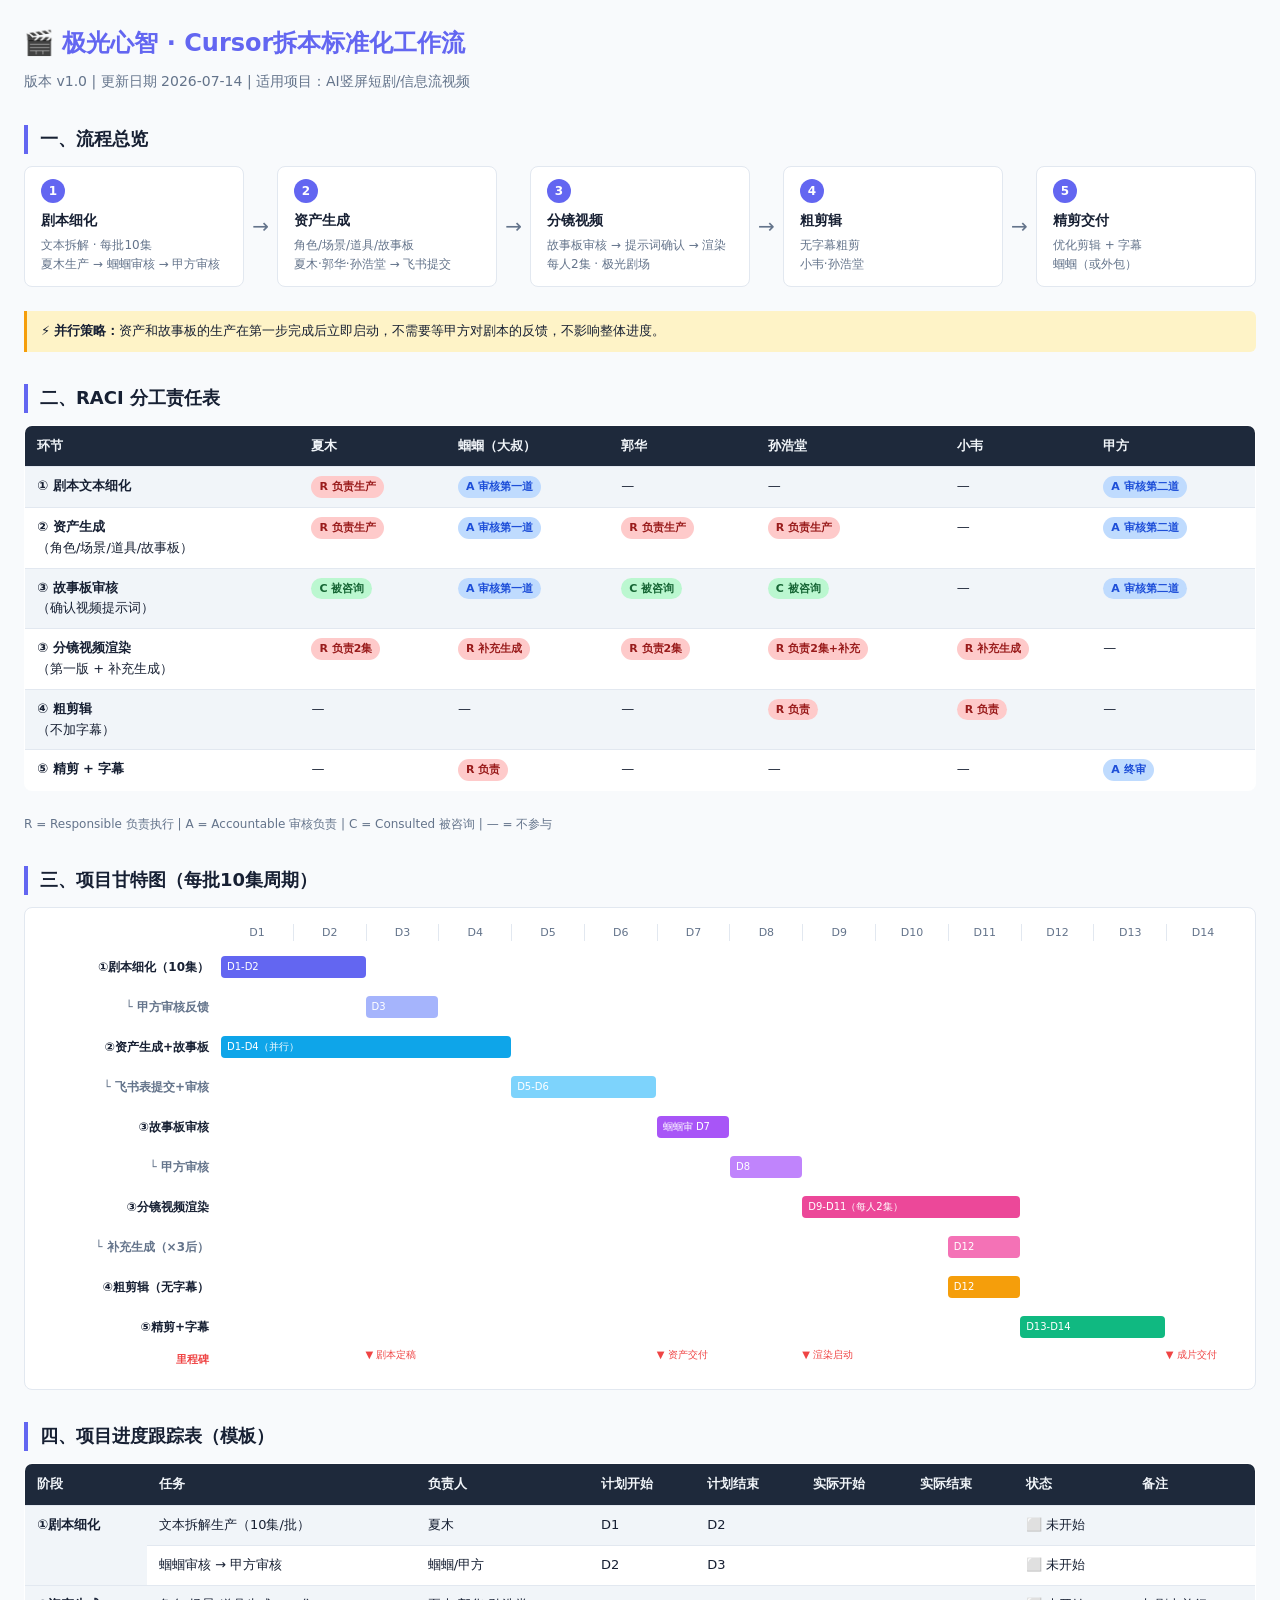
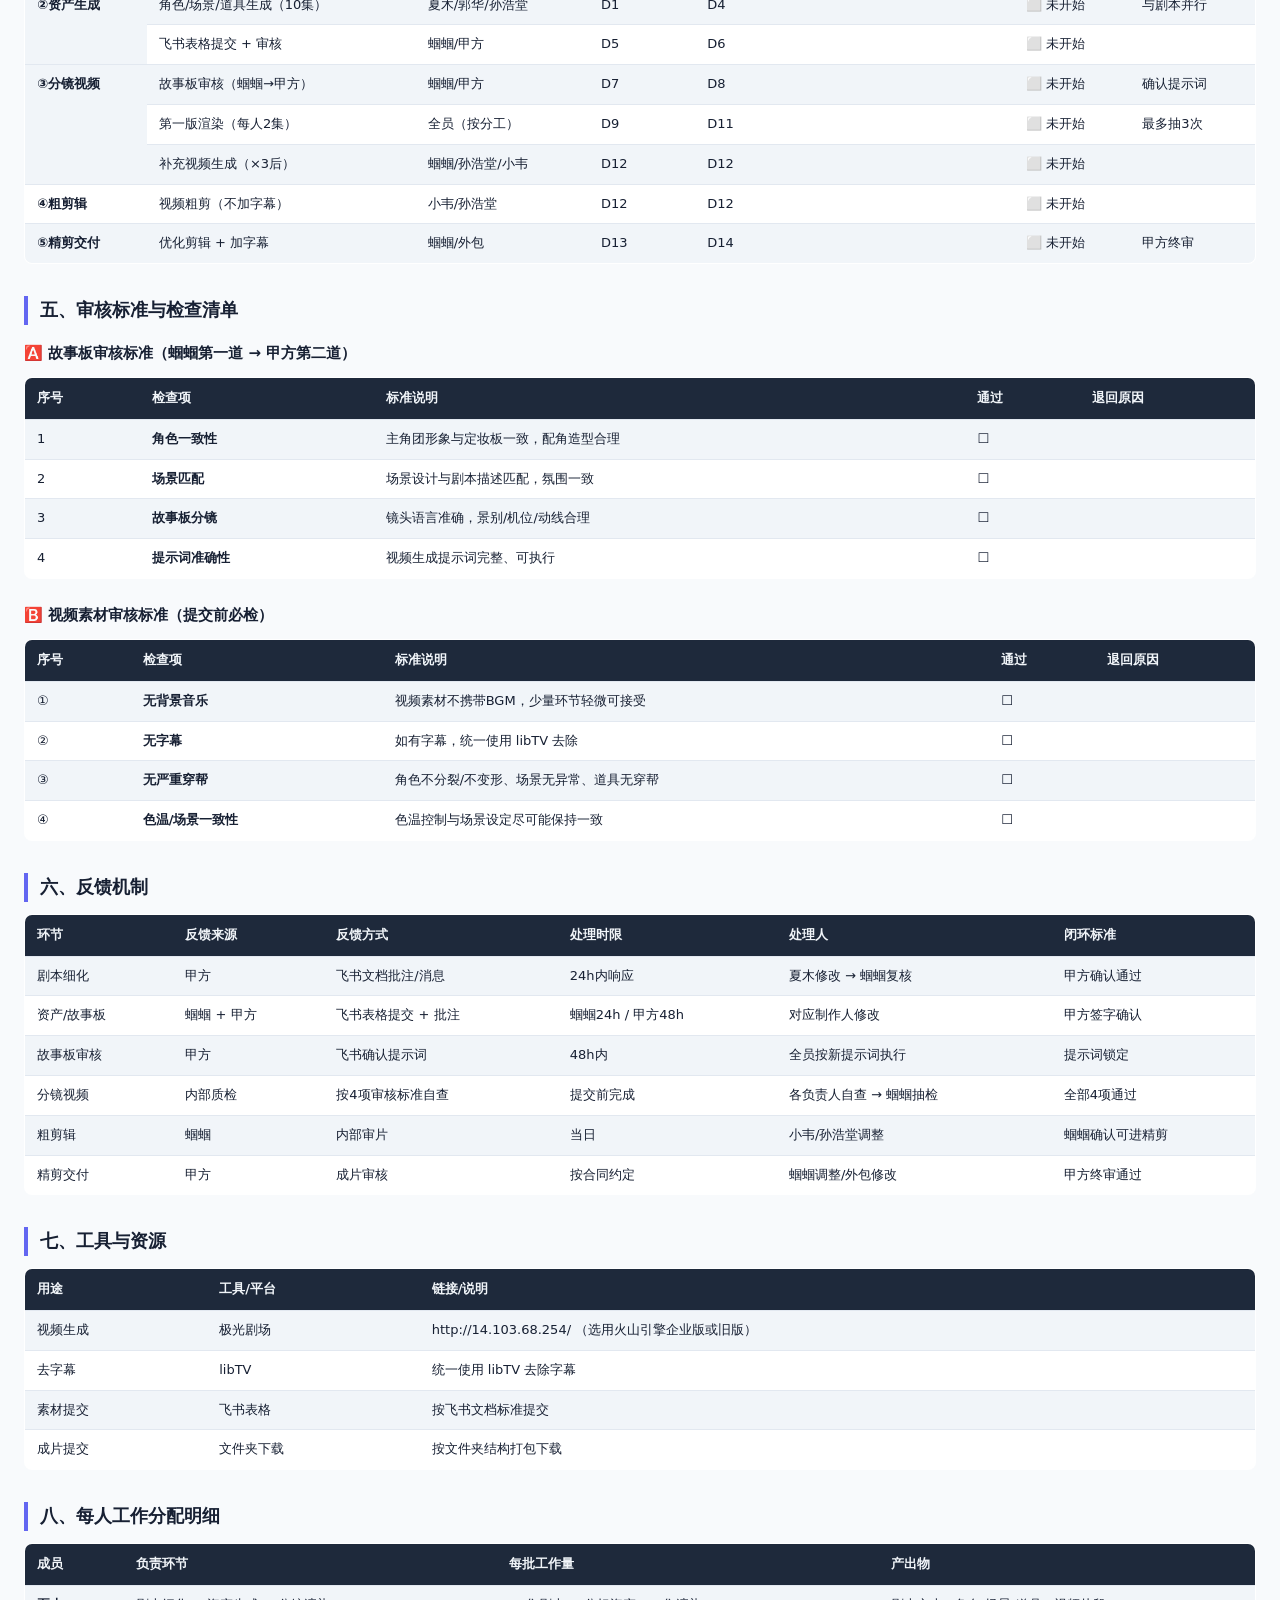
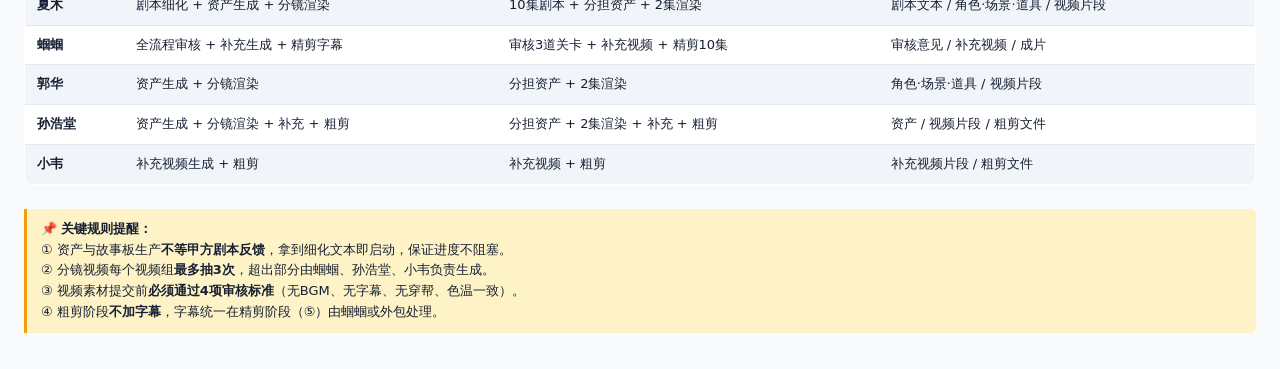
==== index.html @ e174cc76 "init: cursor workflow standardization" ====
<!doctype html>
<html lang="zh-CN">
<head>
<meta charset="utf-8" />
<meta name="viewport" content="width=device-width, initial-scale=1" />
<title>极光心智 · Cursor拆本标准化工作流</title>
<style>
  :root { color-scheme: light dark; --bg:#f8fafc; --fg:#172033; --muted:#64748b; --line:#94a3b8; --accent:#6366f1; --accent2:#0ea5e9; --green:#10b981; --amber:#f59e0b; --red:#ef4444; --purple:#a855f7; --pink:#ec4899; --card:#fff; --border:#e2e8f0; --header-bg:#1e293b; --header-fg:#f1f5f9; --row-alt:#f1f5f9; }
  @media (prefers-color-scheme:dark) { :root { --bg:#0f172a; --fg:#e2e8f0; --muted:#94a3b8; --card:#1e293b; --border:#334155; --header-bg:#334155; --header-fg:#f1f5f9; --row-alt:#1e293b; } }
  * { margin:0; padding:0; box-sizing:border-box; }
  body { background:var(--bg); color:var(--fg); font:14px/1.6 system-ui,-apple-system,"Segoe UI",sans-serif; padding:24px; }
  h1 { font-size:24px; font-weight:700; margin-bottom:8px; color:var(--accent); }
  h2 { font-size:18px; font-weight:600; margin:32px 0 12px; padding-left:12px; border-left:4px solid var(--accent); }
  h3 { font-size:15px; font-weight:600; margin:16px 0 8px; }
  .subtitle { color:var(--muted); margin-bottom:24px; }
  .note { background:#fef3c7; border-left:3px solid #f59e0b; padding:10px 14px; margin:12px 0; font-size:13px; border-radius:0 6px 6px 0; }
  table { width:100%; border-collapse:collapse; margin:12px 0 24px; background:var(--card); border:1px solid var(--border); border-radius:8px; overflow:hidden; }
  th { background:var(--header-bg); color:var(--header-fg); padding:10px 12px; font-size:13px; font-weight:600; text-align:left; }
  td { padding:9px 12px; border-top:1px solid var(--border); font-size:13px; vertical-align:top; }
  tr:nth-child(even) td { background:var(--row-alt); }
  .tag { display:inline-block; padding:2px 8px; border-radius:12px; font-size:11px; font-weight:600; }
  .tag-r { background:#fecaca; color:#991b1b; }
  .tag-a { background:#bfdbfe; color:#1d4ed8; }
  .tag-c { background:#bbf7d0; color:#166534; }
  .tag-i { background:#e0e7ff; color:#3730a3; }
  .tag-s { background:#fef08a; color:#854d0e; }
  .gantt-wrap { overflow-x:auto; margin:12px 0 24px; background:var(--card); border:1px solid var(--border); border-radius:8px; padding:16px; }
  .gantt { min-width:1000px; }
  .gantt-row { display:flex; align-items:center; margin:4px 0; height:36px; }
  .gantt-label { width:180px; flex-shrink:0; font-size:12px; font-weight:600; text-align:right; padding-right:12px; white-space:nowrap; overflow:hidden; text-overflow:ellipsis; }
  .gantt-timeline { flex:1; position:relative; height:36px; }
  .gantt-bar { position:absolute; height:22px; top:7px; border-radius:4px; font-size:10px; color:#fff; display:flex; align-items:center; padding:0 6px; white-space:nowrap; overflow:hidden; text-overflow:ellipsis; }
  .gantt-header { display:flex; margin-bottom:8px; padding-left:180px; }
  .gantt-header span { flex:1; text-align:center; font-size:11px; color:var(--muted); border-right:1px solid var(--border); }
  .gantt-header span:last-child { border-right:none; }
  .flow { display:flex; flex-wrap:wrap; gap:8px; margin:12px 0 24px; }
  .flow-step { background:var(--card); border:1px solid var(--border); border-radius:8px; padding:12px 16px; flex:1; min-width:180px; position:relative; }
  .flow-step .num { background:var(--accent); color:#fff; width:24px; height:24px; border-radius:50%; display:inline-flex; align-items:center; justify-content:center; font-size:12px; font-weight:700; margin-bottom:6px; }
  .flow-step h4 { font-size:14px; font-weight:600; margin-bottom:4px; }
  .flow-step p { font-size:12px; color:var(--muted); }
  .arrow { display:flex; align-items:center; color:var(--muted); font-size:20px; }
  .criteria { list-style:none; padding:0; }
  .criteria li { padding:6px 0; border-bottom:1px solid var(--border); font-size:13px; }
  .criteria li:last-child { border-bottom:none; }
  .criteria li strong { color:var(--accent); }
</style>
</head>
<body>

<h1>🎬 极光心智 · Cursor拆本标准化工作流</h1>
<p class="subtitle">版本 v1.0 | 更新日期 2026-07-14 | 适用项目：AI竖屏短剧/信息流视频</p>

<!-- ======================== 流程总览 ======================== -->
<h2>一、流程总览</h2>
<div class="flow">
  <div class="flow-step">
    <div class="num">1</div>
    <h4>剧本细化</h4>
    <p>文本拆解 · 每批10集<br>夏木生产 → 蝈蝈审核 → 甲方审核</p>
  </div>
  <div class="arrow">→</div>
  <div class="flow-step">
    <div class="num">2</div>
    <h4>资产生成</h4>
    <p>角色/场景/道具/故事板<br>夏木·郭华·孙浩堂 → 飞书提交</p>
  </div>
  <div class="arrow">→</div>
  <div class="flow-step">
    <div class="num">3</div>
    <h4>分镜视频</h4>
    <p>故事板审核 → 提示词确认 → 渲染<br>每人2集 · 极光剧场</p>
  </div>
  <div class="arrow">→</div>
  <div class="flow-step">
    <div class="num">4</div>
    <h4>粗剪辑</h4>
    <p>无字幕粗剪<br>小韦·孙浩堂</p>
  </div>
  <div class="arrow">→</div>
  <div class="flow-step">
    <div class="num">5</div>
    <h4>精剪交付</h4>
    <p>优化剪辑 + 字幕<br>蝈蝈（或外包）</p>
  </div>
</div>

<div class="note">⚡ <strong>并行策略：</strong>资产和故事板的生产在第一步完成后立即启动，不需要等甲方对剧本的反馈，不影响整体进度。</div>

<!-- ======================== RACI分工表 ======================== -->
<h2>二、RACI 分工责任表</h2>
<table>
  <tr>
    <th>环节</th><th>夏木</th><th>蝈蝈（大叔）</th><th>郭华</th><th>孙浩堂</th><th>小韦</th><th>甲方</th>
  </tr>
  <tr>
    <td><strong>① 剧本文本细化</strong></td>
    <td><span class="tag tag-r">R 负责生产</span></td>
    <td><span class="tag tag-a">A 审核第一道</span></td>
    <td>—</td><td>—</td><td>—</td>
    <td><span class="tag tag-a">A 审核第二道</span></td>
  </tr>
  <tr>
    <td><strong>② 资产生成</strong><br>（角色/场景/道具/故事板）</td>
    <td><span class="tag tag-r">R 负责生产</span></td>
    <td><span class="tag tag-a">A 审核第一道</span></td>
    <td><span class="tag tag-r">R 负责生产</span></td>
    <td><span class="tag tag-r">R 负责生产</span></td>
    <td>—</td>
    <td><span class="tag tag-a">A 审核第二道</span></td>
  </tr>
  <tr>
    <td><strong>③ 故事板审核</strong><br>（确认视频提示词）</td>
    <td><span class="tag tag-c">C 被咨询</span></td>
    <td><span class="tag tag-a">A 审核第一道</span></td>
    <td><span class="tag tag-c">C 被咨询</span></td>
    <td><span class="tag tag-c">C 被咨询</span></td>
    <td>—</td>
    <td><span class="tag tag-a">A 审核第二道</span></td>
  </tr>
  <tr>
    <td><strong>③ 分镜视频渲染</strong><br>（第一版 + 补充生成）</td>
    <td><span class="tag tag-r">R 负责2集</span></td>
    <td><span class="tag tag-r">R 补充生成</span></td>
    <td><span class="tag tag-r">R 负责2集</span></td>
    <td><span class="tag tag-r">R 负责2集+补充</span></td>
    <td><span class="tag tag-r">R 补充生成</span></td>
    <td>—</td>
  </tr>
  <tr>
    <td><strong>④ 粗剪辑</strong><br>（不加字幕）</td>
    <td>—</td><td>—</td><td>—</td>
    <td><span class="tag tag-r">R 负责</span></td>
    <td><span class="tag tag-r">R 负责</span></td>
    <td>—</td>
  </tr>
  <tr>
    <td><strong>⑤ 精剪 + 字幕</strong></td>
    <td>—</td>
    <td><span class="tag tag-r">R 负责</span></td>
    <td>—</td><td>—</td><td>—</td>
    <td><span class="tag tag-a">A 终审</span></td>
  </tr>
</table>
<p style="font-size:12px;color:var(--muted)">R = Responsible 负责执行 | A = Accountable 审核负责 | C = Consulted 被咨询 | — = 不参与</p>

<!-- ======================== 甘特图 ======================== -->
<h2>三、项目甘特图（每批10集周期）</h2>
<div class="gantt-wrap">
  <div class="gantt">
    <div class="gantt-header">
      <span>D1</span><span>D2</span><span>D3</span><span>D4</span><span>D5</span><span>D6</span><span>D7</span><span>D8</span><span>D9</span><span>D10</span><span>D11</span><span>D12</span><span>D13</span><span>D14</span>
    </div>
    <!-- Phase 1 -->
    <div class="gantt-row">
      <div class="gantt-label">①剧本细化（10集）</div>
      <div class="gantt-timeline">
        <div class="gantt-bar" style="left:0%;width:14.2%;background:#6366f1;">D1-D2</div>
      </div>
    </div>
    <!-- Phase 1 parallel feedback -->
    <div class="gantt-row">
      <div class="gantt-label" style="color:var(--muted);">　└ 甲方审核反馈</div>
      <div class="gantt-timeline">
        <div class="gantt-bar" style="left:14.2%;width:7.1%;background:#a5b4fc;">D3</div>
      </div>
    </div>
    <!-- Phase 2 -->
    <div class="gantt-row">
      <div class="gantt-label">②资产生成+故事板</div>
      <div class="gantt-timeline">
        <div class="gantt-bar" style="left:0%;width:28.5%;background:#0ea5e9;">D1-D4（并行）</div>
      </div>
    </div>
    <!-- Phase 2 submit -->
    <div class="gantt-row">
      <div class="gantt-label" style="color:var(--muted);">　└ 飞书表提交+审核</div>
      <div class="gantt-timeline">
        <div class="gantt-bar" style="left:28.5%;width:14.2%;background:#7dd3fc;">D5-D6</div>
      </div>
    </div>
    <!-- Phase 3 review -->
    <div class="gantt-row">
      <div class="gantt-label">③故事板审核</div>
      <div class="gantt-timeline">
        <div class="gantt-bar" style="left:42.8%;width:7.1%;background:#a855f7;">蝈蝈审 D7</div>
      </div>
    </div>
    <div class="gantt-row">
      <div class="gantt-label" style="color:var(--muted);">　└ 甲方审核</div>
      <div class="gantt-timeline">
        <div class="gantt-bar" style="left:50%;width:7.1%;background:#c084fc;">D8</div>
      </div>
    </div>
    <!-- Phase 3 render -->
    <div class="gantt-row">
      <div class="gantt-label">③分镜视频渲染</div>
      <div class="gantt-timeline">
        <div class="gantt-bar" style="left:57.1%;width:21.4%;background:#ec4899;">D9-D11（每人2集）</div>
      </div>
    </div>
    <div class="gantt-row">
      <div class="gantt-label" style="color:var(--muted);">　└ 补充生成（×3后）</div>
      <div class="gantt-timeline">
        <div class="gantt-bar" style="left:71.4%;width:7.1%;background:#f472b6;">D12</div>
      </div>
    </div>
    <!-- Phase 4 -->
    <div class="gantt-row">
      <div class="gantt-label">④粗剪辑（无字幕）</div>
      <div class="gantt-timeline">
        <div class="gantt-bar" style="left:71.4%;width:7.1%;background:#f59e0b;">D12</div>
      </div>
    </div>
    <!-- Phase 5 -->
    <div class="gantt-row">
      <div class="gantt-label">⑤精剪+字幕</div>
      <div class="gantt-timeline">
        <div class="gantt-bar" style="left:78.5%;width:14.2%;background:#10b981;">D13-D14</div>
      </div>
    </div>
    <!-- Milestones -->
    <div class="gantt-row" style="height:20px;">
      <div class="gantt-label" style="font-size:11px;color:var(--red);">里程碑</div>
      <div class="gantt-timeline">
        <div style="position:absolute;left:14.2%;top:6px;font-size:10px;color:var(--red);">▼ 剧本定稿</div>
        <div style="position:absolute;left:42.8%;top:6px;font-size:10px;color:var(--red);">▼ 资产交付</div>
        <div style="position:absolute;left:57.1%;top:6px;font-size:10px;color:var(--red);">▼ 渲染启动</div>
        <div style="position:absolute;left:92.8%;top:6px;font-size:10px;color:var(--red);">▼ 成片交付</div>
      </div>
    </div>
  </div>
</div>

<!-- ======================== 项目进度表 ======================== -->
<h2>四、项目进度跟踪表（模板）</h2>
<table>
  <tr>
    <th>阶段</th><th>任务</th><th>负责人</th><th>计划开始</th><th>计划结束</th><th>实际开始</th><th>实际结束</th><th>状态</th><th>备注</th>
  </tr>
  <tr>
    <td rowspan="2"><strong>①剧本细化</strong></td>
    <td>文本拆解生产（10集/批）</td><td>夏木</td><td>D1</td><td>D2</td><td></td><td></td><td>⬜ 未开始</td><td></td>
  </tr>
  <tr>
    <td>蝈蝈审核 → 甲方审核</td><td>蝈蝈/甲方</td><td>D2</td><td>D3</td><td></td><td></td><td>⬜ 未开始</td><td></td>
  </tr>
  <tr>
    <td rowspan="2"><strong>②资产生成</strong></td>
    <td>角色/场景/道具生成（10集）</td><td>夏木/郭华/孙浩堂</td><td>D1</td><td>D4</td><td></td><td></td><td>⬜ 未开始</td><td>与剧本并行</td>
  </tr>
  <tr>
    <td>飞书表格提交 + 审核</td><td>蝈蝈/甲方</td><td>D5</td><td>D6</td><td></td><td></td><td>⬜ 未开始</td><td></td>
  </tr>
  <tr>
    <td rowspan="3"><strong>③分镜视频</strong></td>
    <td>故事板审核（蝈蝈→甲方）</td><td>蝈蝈/甲方</td><td>D7</td><td>D8</td><td></td><td></td><td>⬜ 未开始</td><td>确认提示词</td>
  </tr>
  <tr>
    <td>第一版渲染（每人2集）</td><td>全员（按分工）</td><td>D9</td><td>D11</td><td></td><td></td><td>⬜ 未开始</td><td>最多抽3次</td>
  </tr>
  <tr>
    <td>补充视频生成（×3后）</td><td>蝈蝈/孙浩堂/小韦</td><td>D12</td><td>D12</td><td></td><td></td><td>⬜ 未开始</td><td></td>
  </tr>
  <tr>
    <td><strong>④粗剪辑</strong></td>
    <td>视频粗剪（不加字幕）</td><td>小韦/孙浩堂</td><td>D12</td><td>D12</td><td></td><td></td><td>⬜ 未开始</td><td></td>
  </tr>
  <tr>
    <td><strong>⑤精剪交付</strong></td>
    <td>优化剪辑 + 加字幕</td><td>蝈蝈/外包</td><td>D13</td><td>D14</td><td></td><td></td><td>⬜ 未开始</td><td>甲方终审</td>
  </tr>
</table>

<!-- ======================== 审核标准表 ======================== -->
<h2>五、审核标准与检查清单</h2>

<h3>🅰️ 故事板审核标准（蝈蝈第一道 → 甲方第二道）</h3>
<table>
  <tr><th>序号</th><th>检查项</th><th>标准说明</th><th>通过</th><th>退回原因</th></tr>
  <tr><td>1</td><td><strong>角色一致性</strong></td><td>主角团形象与定妆板一致，配角造型合理</td><td>☐</td><td></td></tr>
  <tr><td>2</td><td><strong>场景匹配</strong></td><td>场景设计与剧本描述匹配，氛围一致</td><td>☐</td><td></td></tr>
  <tr><td>3</td><td><strong>故事板分镜</strong></td><td>镜头语言准确，景别/机位/动线合理</td><td>☐</td><td></td></tr>
  <tr><td>4</td><td><strong>提示词准确性</strong></td><td>视频生成提示词完整、可执行</td><td>☐</td><td></td></tr>
</table>

<h3>🅱️ 视频素材审核标准（提交前必检）</h3>
<table>
  <tr><th>序号</th><th>检查项</th><th>标准说明</th><th>通过</th><th>退回原因</th></tr>
  <tr><td>①</td><td><strong>无背景音乐</strong></td><td>视频素材不携带BGM，少量环节轻微可接受</td><td>☐</td><td></td></tr>
  <tr><td>②</td><td><strong>无字幕</strong></td><td>如有字幕，统一使用 libTV 去除</td><td>☐</td><td></td></tr>
  <tr><td>③</td><td><strong>无严重穿帮</strong></td><td>角色不分裂/不变形、场景无异常、道具无穿帮</td><td>☐</td><td></td></tr>
  <tr><td>④</td><td><strong>色温/场景一致性</strong></td><td>色温控制与场景设定尽可能保持一致</td><td>☐</td><td></td></tr>
</table>

<!-- ======================== 反馈机制 ======================== -->
<h2>六、反馈机制</h2>
<table>
  <tr>
    <th>环节</th><th>反馈来源</th><th>反馈方式</th><th>处理时限</th><th>处理人</th><th>闭环标准</th>
  </tr>
  <tr>
    <td>剧本细化</td><td>甲方</td><td>飞书文档批注/消息</td><td>24h内响应</td><td>夏木修改 → 蝈蝈复核</td><td>甲方确认通过</td>
  </tr>
  <tr>
    <td>资产/故事板</td><td>蝈蝈 + 甲方</td><td>飞书表格提交 + 批注</td><td>蝈蝈24h / 甲方48h</td><td>对应制作人修改</td><td>甲方签字确认</td>
  </tr>
  <tr>
    <td>故事板审核</td><td>甲方</td><td>飞书确认提示词</td><td>48h内</td><td>全员按新提示词执行</td><td>提示词锁定</td>
  </tr>
  <tr>
    <td>分镜视频</td><td>内部质检</td><td>按4项审核标准自查</td><td>提交前完成</td><td>各负责人自查 → 蝈蝈抽检</td><td>全部4项通过</td>
  </tr>
  <tr>
    <td>粗剪辑</td><td>蝈蝈</td><td>内部审片</td><td>当日</td><td>小韦/孙浩堂调整</td><td>蝈蝈确认可进精剪</td>
  </tr>
  <tr>
    <td>精剪交付</td><td>甲方</td><td>成片审核</td><td>按合同约定</td><td>蝈蝈调整/外包修改</td><td>甲方终审通过</td>
  </tr>
</table>

<!-- ======================== 工具与资源 ======================== -->
<h2>七、工具与资源</h2>
<table>
  <tr><th>用途</th><th>工具/平台</th><th>链接/说明</th></tr>
  <tr><td>视频生成</td><td>极光剧场</td><td>http://14.103.68.254/ （选用火山引擎企业版或旧版）</td></tr>
  <tr><td>去字幕</td><td>libTV</td><td>统一使用 libTV 去除字幕</td></tr>
  <tr><td>素材提交</td><td>飞书表格</td><td>按飞书文档标准提交</td></tr>
  <tr><td>成片提交</td><td>文件夹下载</td><td>按文件夹结构打包下载</td></tr>
</table>

<!-- ======================== 分工明细 ======================== -->
<h2>八、每人工作分配明细</h2>
<table>
  <tr><th>成员</th><th>负责环节</th><th>每批工作量</th><th>产出物</th></tr>
  <tr>
    <td><strong>夏木</strong></td>
    <td>剧本细化 + 资产生成 + 分镜渲染</td>
    <td>10集剧本 + 分担资产 + 2集渲染</td>
    <td>剧本文本 / 角色·场景·道具 / 视频片段</td>
  </tr>
  <tr>
    <td><strong>蝈蝈</strong></td>
    <td>全流程审核 + 补充生成 + 精剪字幕</td>
    <td>审核3道关卡 + 补充视频 + 精剪10集</td>
    <td>审核意见 / 补充视频 / 成片</td>
  </tr>
  <tr>
    <td><strong>郭华</strong></td>
    <td>资产生成 + 分镜渲染</td>
    <td>分担资产 + 2集渲染</td>
    <td>角色·场景·道具 / 视频片段</td>
  </tr>
  <tr>
    <td><strong>孙浩堂</strong></td>
    <td>资产生成 + 分镜渲染 + 补充 + 粗剪</td>
    <td>分担资产 + 2集渲染 + 补充 + 粗剪</td>
    <td>资产 / 视频片段 / 粗剪文件</td>
  </tr>
  <tr>
    <td><strong>小韦</strong></td>
    <td>补充视频生成 + 粗剪</td>
    <td>补充视频 + 粗剪</td>
    <td>补充视频片段 / 粗剪文件</td>
  </tr>
</table>

<div class="note">
  📌 <strong>关键规则提醒：</strong><br>
  ① 资产与故事板生产<strong>不等甲方剧本反馈</strong>，拿到细化文本即启动，保证进度不阻塞。<br>
  ② 分镜视频每个视频组<strong>最多抽3次</strong>，超出部分由蝈蝈、孙浩堂、小韦负责生成。<br>
  ③ 视频素材提交前<strong>必须通过4项审核标准</strong>（无BGM、无字幕、无穿帮、色温一致）。<br>
  ④ 粗剪阶段<strong>不加字幕</strong>，字幕统一在精剪阶段（⑤）由蝈蝈或外包处理。
</div>

</body>
</html>
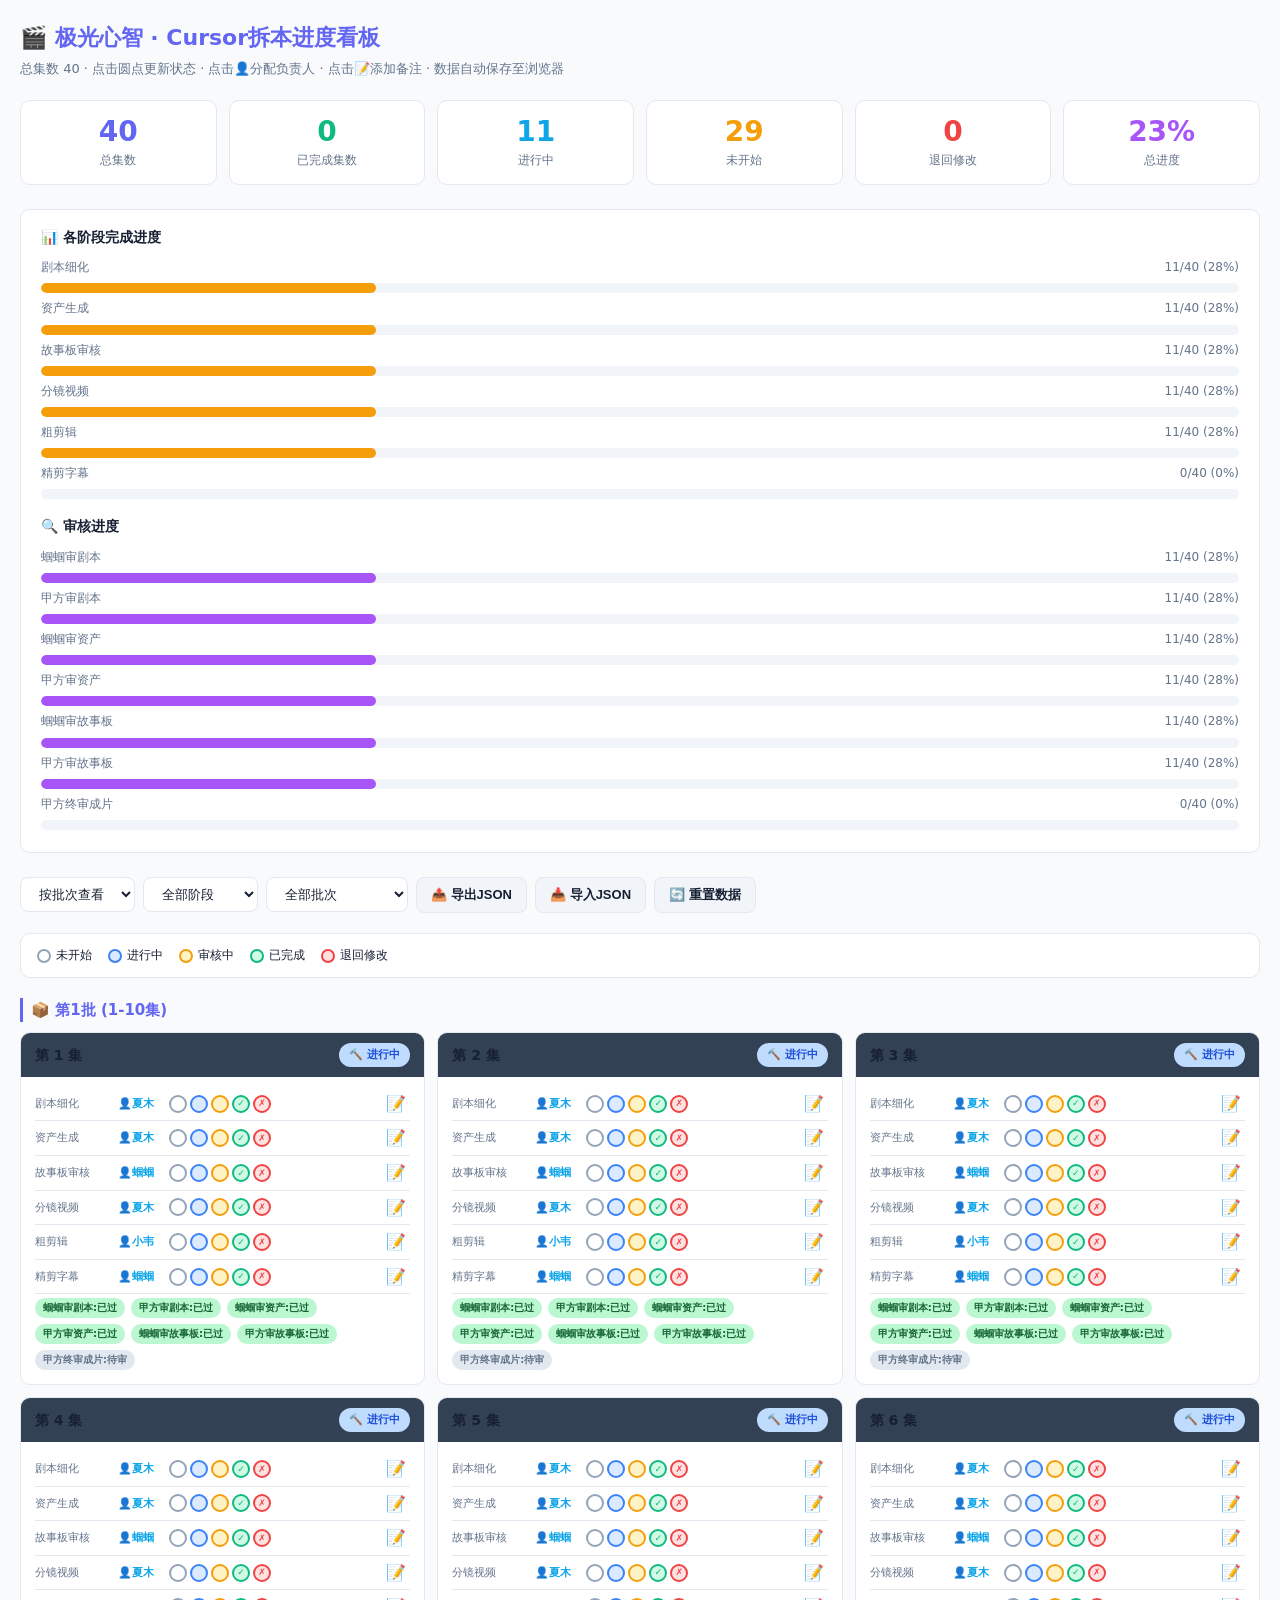
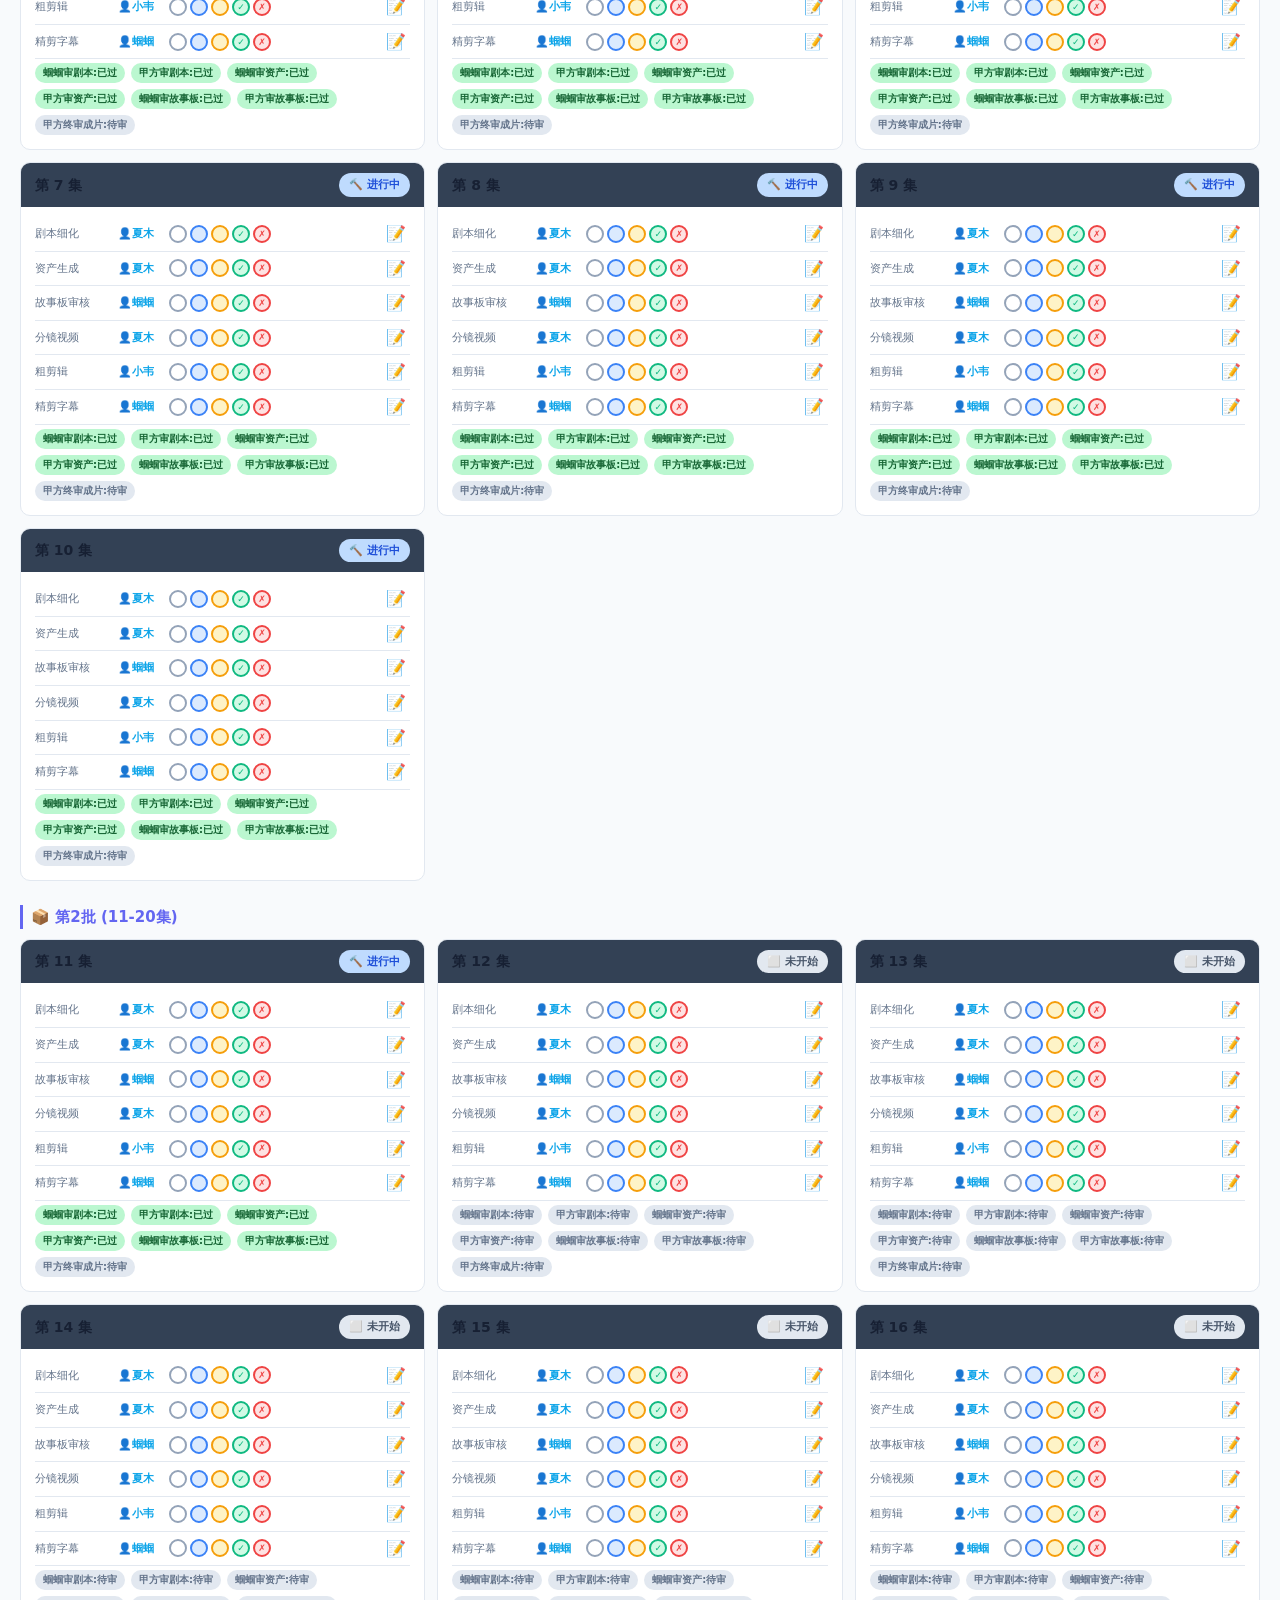
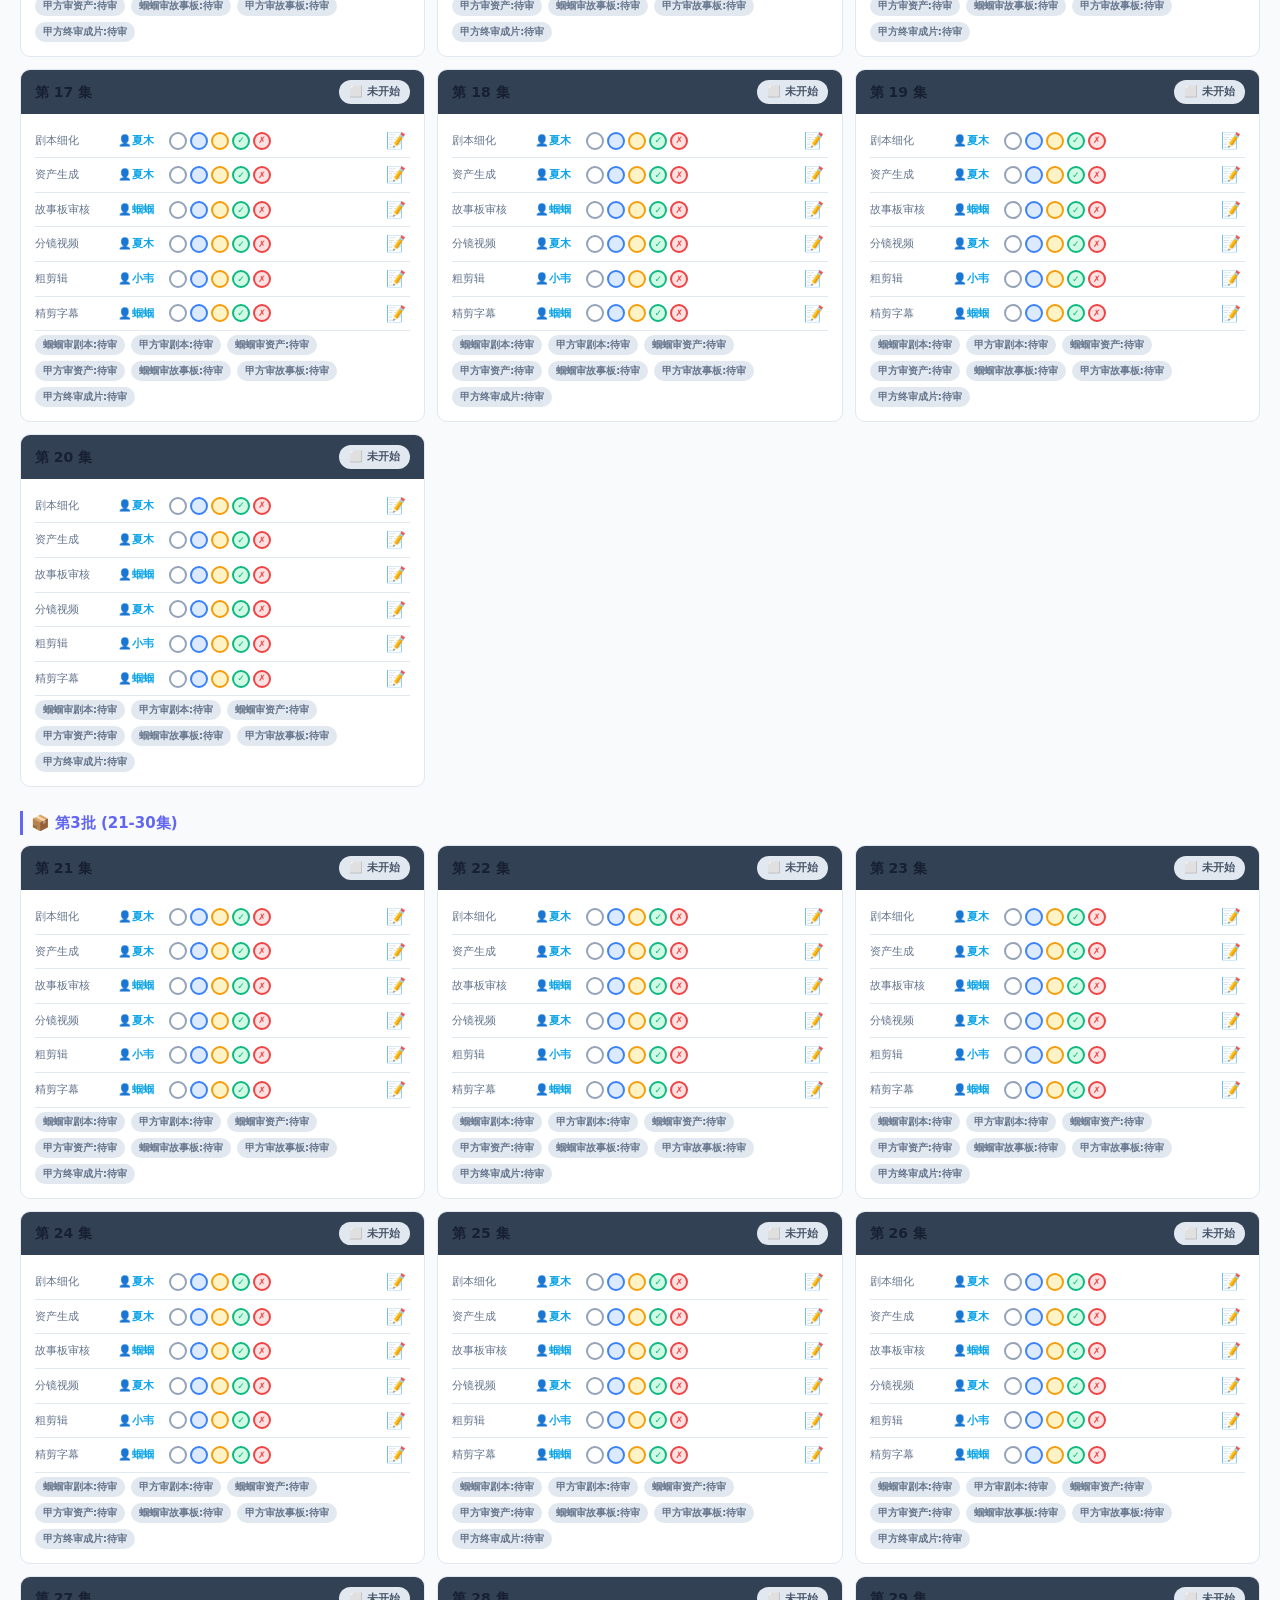
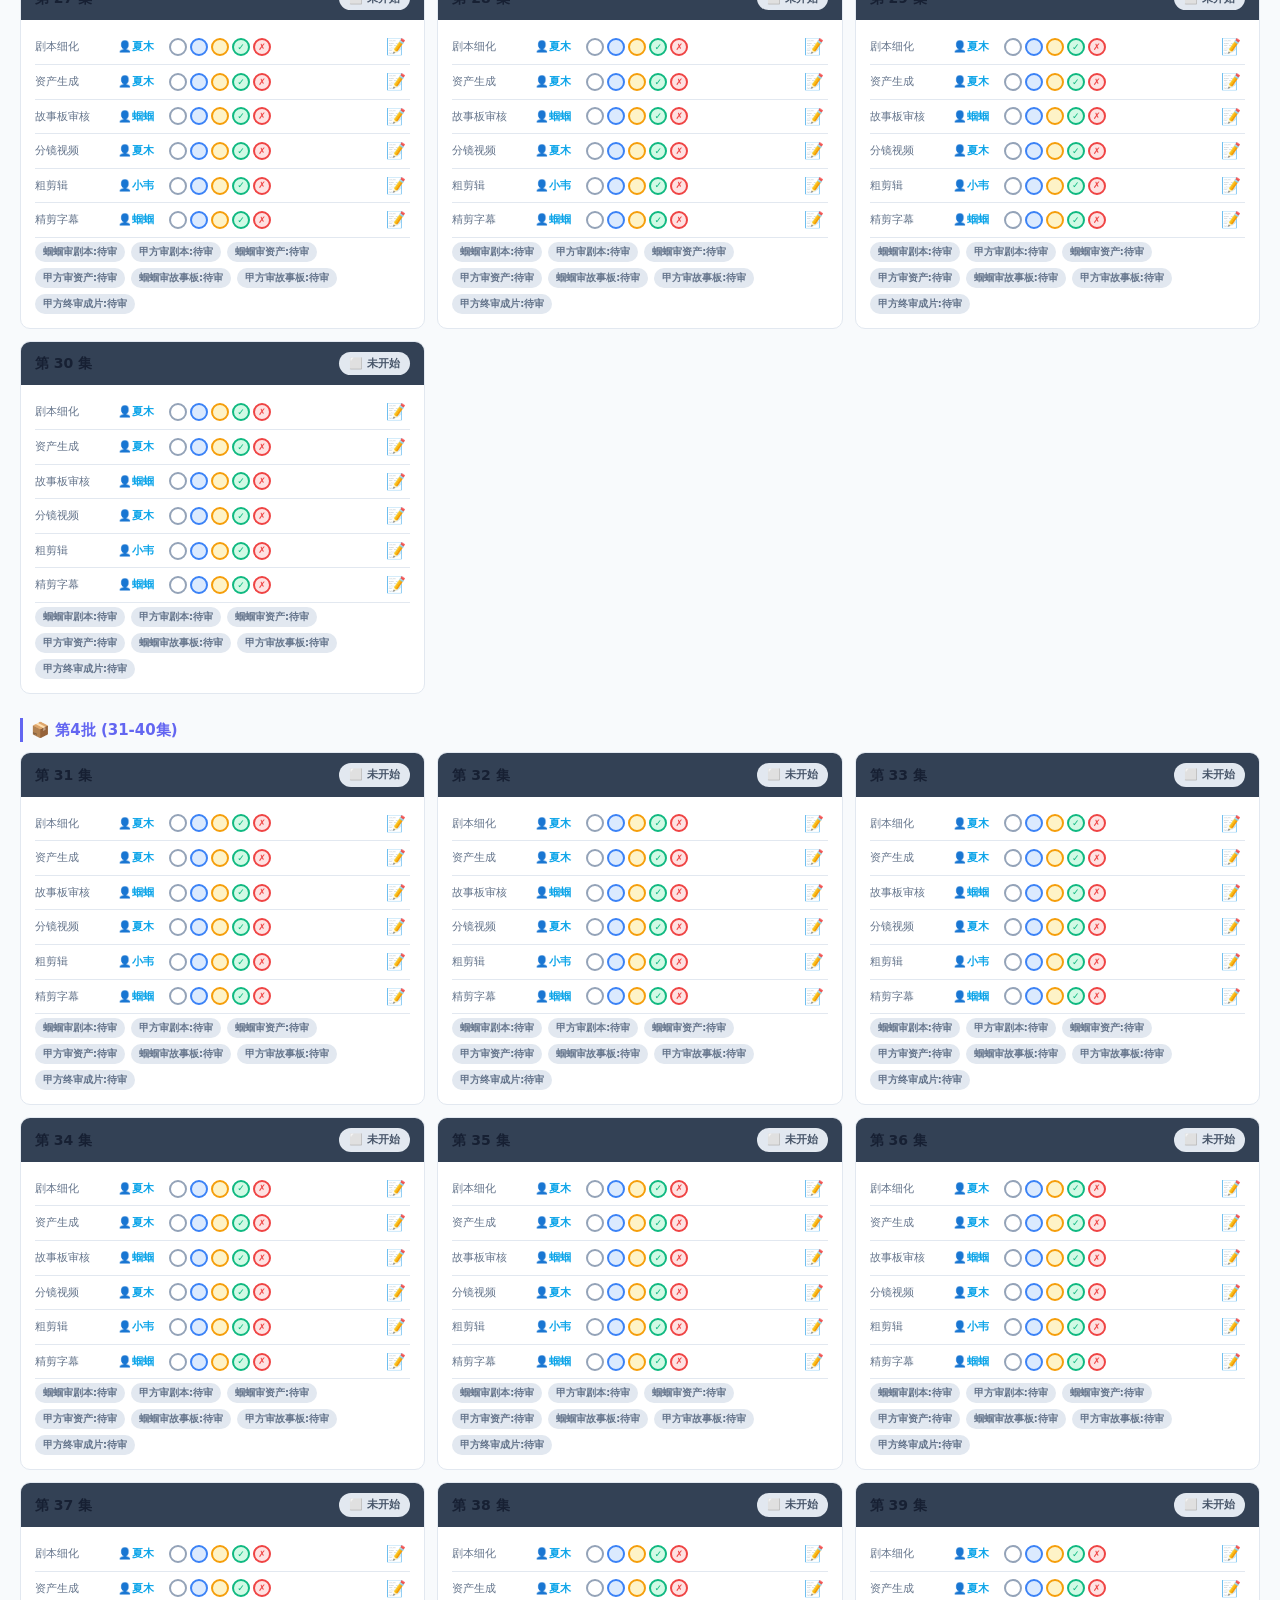
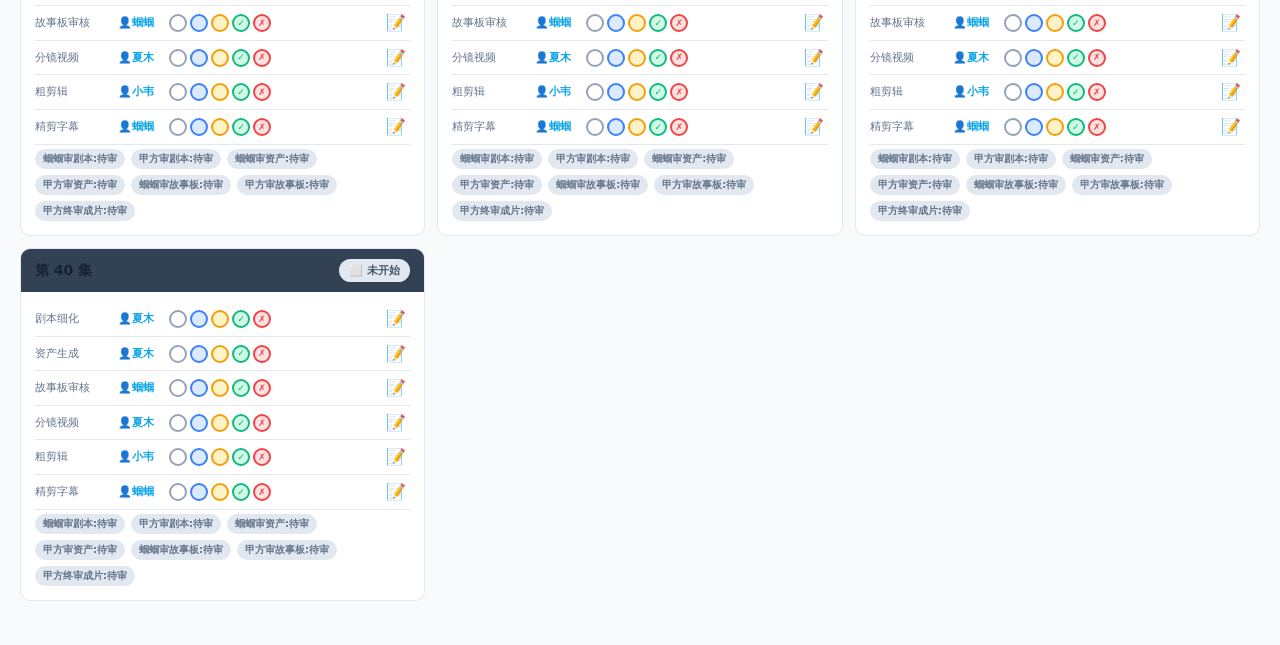
==== commit 3b5fdf18: "update: interactive dashboard with progress tracking" ====
--- a/index.html
+++ b/index.html
@@ -1,376 +1,467 @@
-<!doctype html>
+<!DOCTYPE html>
 <html lang="zh-CN">
 <head>
-<meta charset="utf-8" />
-<meta name="viewport" content="width=device-width, initial-scale=1" />
-<title>极光心智 · Cursor拆本标准化工作流</title>
+<meta charset="utf-8">
+<meta name="viewport" content="width=device-width,initial-scale=1">
+<title>极光心智 · Cursor拆本进度看板</title>
 <style>
-  :root { color-scheme: light dark; --bg:#f8fafc; --fg:#172033; --muted:#64748b; --line:#94a3b8; --accent:#6366f1; --accent2:#0ea5e9; --green:#10b981; --amber:#f59e0b; --red:#ef4444; --purple:#a855f7; --pink:#ec4899; --card:#fff; --border:#e2e8f0; --header-bg:#1e293b; --header-fg:#f1f5f9; --row-alt:#f1f5f9; }
-  @media (prefers-color-scheme:dark) { :root { --bg:#0f172a; --fg:#e2e8f0; --muted:#94a3b8; --card:#1e293b; --border:#334155; --header-bg:#334155; --header-fg:#f1f5f9; --row-alt:#1e293b; } }
-  * { margin:0; padding:0; box-sizing:border-box; }
-  body { background:var(--bg); color:var(--fg); font:14px/1.6 system-ui,-apple-system,"Segoe UI",sans-serif; padding:24px; }
-  h1 { font-size:24px; font-weight:700; margin-bottom:8px; color:var(--accent); }
-  h2 { font-size:18px; font-weight:600; margin:32px 0 12px; padding-left:12px; border-left:4px solid var(--accent); }
-  h3 { font-size:15px; font-weight:600; margin:16px 0 8px; }
-  .subtitle { color:var(--muted); margin-bottom:24px; }
-  .note { background:#fef3c7; border-left:3px solid #f59e0b; padding:10px 14px; margin:12px 0; font-size:13px; border-radius:0 6px 6px 0; }
-  table { width:100%; border-collapse:collapse; margin:12px 0 24px; background:var(--card); border:1px solid var(--border); border-radius:8px; overflow:hidden; }
-  th { background:var(--header-bg); color:var(--header-fg); padding:10px 12px; font-size:13px; font-weight:600; text-align:left; }
-  td { padding:9px 12px; border-top:1px solid var(--border); font-size:13px; vertical-align:top; }
-  tr:nth-child(even) td { background:var(--row-alt); }
-  .tag { display:inline-block; padding:2px 8px; border-radius:12px; font-size:11px; font-weight:600; }
-  .tag-r { background:#fecaca; color:#991b1b; }
-  .tag-a { background:#bfdbfe; color:#1d4ed8; }
-  .tag-c { background:#bbf7d0; color:#166534; }
-  .tag-i { background:#e0e7ff; color:#3730a3; }
-  .tag-s { background:#fef08a; color:#854d0e; }
-  .gantt-wrap { overflow-x:auto; margin:12px 0 24px; background:var(--card); border:1px solid var(--border); border-radius:8px; padding:16px; }
-  .gantt { min-width:1000px; }
-  .gantt-row { display:flex; align-items:center; margin:4px 0; height:36px; }
-  .gantt-label { width:180px; flex-shrink:0; font-size:12px; font-weight:600; text-align:right; padding-right:12px; white-space:nowrap; overflow:hidden; text-overflow:ellipsis; }
-  .gantt-timeline { flex:1; position:relative; height:36px; }
-  .gantt-bar { position:absolute; height:22px; top:7px; border-radius:4px; font-size:10px; color:#fff; display:flex; align-items:center; padding:0 6px; white-space:nowrap; overflow:hidden; text-overflow:ellipsis; }
-  .gantt-header { display:flex; margin-bottom:8px; padding-left:180px; }
-  .gantt-header span { flex:1; text-align:center; font-size:11px; color:var(--muted); border-right:1px solid var(--border); }
-  .gantt-header span:last-child { border-right:none; }
-  .flow { display:flex; flex-wrap:wrap; gap:8px; margin:12px 0 24px; }
-  .flow-step { background:var(--card); border:1px solid var(--border); border-radius:8px; padding:12px 16px; flex:1; min-width:180px; position:relative; }
-  .flow-step .num { background:var(--accent); color:#fff; width:24px; height:24px; border-radius:50%; display:inline-flex; align-items:center; justify-content:center; font-size:12px; font-weight:700; margin-bottom:6px; }
-  .flow-step h4 { font-size:14px; font-weight:600; margin-bottom:4px; }
-  .flow-step p { font-size:12px; color:var(--muted); }
-  .arrow { display:flex; align-items:center; color:var(--muted); font-size:20px; }
-  .criteria { list-style:none; padding:0; }
-  .criteria li { padding:6px 0; border-bottom:1px solid var(--border); font-size:13px; }
-  .criteria li:last-child { border-bottom:none; }
-  .criteria li strong { color:var(--accent); }
+:root{--bg:#f8fafc;--fg:#172033;--muted:#64748b;--line:#e2e8f0;--accent:#6366f1;--green:#10b981;--amber:#f59e0b;--red:#ef4444;--blue:#0ea5e9;--purple:#a855f7;--pink:#ec4899;--card:#fff;--card2:#f1f5f9;--header:#1e293b;--header2:#334155;--radius:10px}
+@media(prefers-color-scheme:dark){:root{--bg:#0f172a;--fg:#e2e8f0;--muted:#94a3b8;--line:#334155;--card:#1e293b;--card2:#0f172a;--header:#0f172a;--header2:#1e293b}}
+*{margin:0;padding:0;box-sizing:border-box}
+body{background:var(--bg);color:var(--fg);font:14px/1.6 system-ui,-apple-system,sans-serif;min-height:100vh}
+.wrap{max-width:1400px;margin:0 auto;padding:20px}
+h1{font-size:22px;font-weight:700;color:var(--accent);margin-bottom:4px}
+.sub{color:var(--muted);margin-bottom:20px;font-size:13px}
+
+/* Stats Cards */
+.stats{display:grid;grid-template-columns:repeat(auto-fit,minmax(150px,1fr));gap:12px;margin-bottom:24px}
+.stat{background:var(--card);border:1px solid var(--line);border-radius:var(--radius);padding:14px 16px;text-align:center}
+.stat .num{font-size:28px;font-weight:700;line-height:1.2}
+.stat .lbl{font-size:12px;color:var(--muted);margin-top:2px}
+.c-green .num{color:var(--green)}.c-blue .num{color:var(--blue)}.c-amber .num{color:var(--amber)}.c-red .num{color:var(--red)}.c-accent .num{color:var(--accent)}.c-purple .num{color:var(--purple)}
+
+/* Overall Progress */
+.overall{background:var(--card);border:1px solid var(--line);border-radius:var(--radius);padding:16px 20px;margin-bottom:24px}
+.overall h3{font-size:14px;font-weight:600;margin-bottom:10px}
+.pbar{height:10px;background:var(--card2);border-radius:5px;overflow:hidden;margin:6px 0}
+.pbar .fill{height:100%;border-radius:5px;transition:width .4s}
+.pbar-label{display:flex;justify-content:space-between;font-size:12px;color:var(--muted)}
+
+/* Toolbar */
+.toolbar{display:flex;gap:8px;flex-wrap:wrap;margin-bottom:20px;align-items:center}
+.toolbar select,.toolbar button{padding:8px 14px;border-radius:8px;border:1px solid var(--line);font-size:13px;cursor:pointer;background:var(--card);color:var(--fg)}
+.toolbar button{background:var(--accent);color:#fff;border:none;font-weight:600}
+.toolbar button:hover{opacity:.9}
+.toolbar button.sec{background:var(--card2);color:var(--fg);border:1px solid var(--line)}
+
+/* Filter tabs */
+.tabs{display:flex;gap:4px;margin-bottom:16px;flex-wrap:wrap}
+.tab{padding:6px 14px;border-radius:20px;font-size:13px;cursor:pointer;border:1px solid var(--line);background:var(--card);color:var(--muted);font-weight:500;transition:.2s}
+.tab.active{background:var(--accent);color:#fff;border-color:var(--accent)}
+.tab:hover:not(.active){background:var(--card2)}
+
+/* Episode Grid */
+.grid{display:grid;grid-template-columns:repeat(auto-fill,minmax(320px,1fr));gap:12px;margin-bottom:24px}
+.ep-card{background:var(--card);border:1px solid var(--line);border-radius:var(--radius);overflow:hidden;transition:.2s}
+.ep-card:hover{box-shadow:0 2px 12px rgba(0,0,0,.08)}
+.ep-header{display:flex;justify-content:space-between;align-items:center;padding:10px 14px;background:var(--header2);color:var(--fg)}
+.ep-header h4{font-size:14px;font-weight:600}
+.ep-header .ep-status{font-size:11px;padding:3px 10px;border-radius:12px;font-weight:600}
+.st-pending{background:#e2e8f0;color:#475569}
+.st-doing{background:#bfdbfe;color:#1d4ed8}
+.st-done{background:#bbf7d0;color:#166534}
+.st-issue{background:#fecaca;color:#991b1b}
+.st-review{background:#fde68a;color:#92400e}
+
+.ep-body{padding:10px 14px}
+.phase{display:flex;align-items:center;gap:8px;padding:4px 0;font-size:12px;border-bottom:1px solid var(--line)}
+.phase:last-child{border:none}
+.phase-label{width:68px;flex-shrink:0;font-weight:500;color:var(--muted);font-size:11px}
+.phase-person{width:50px;flex-shrink:0;text-align:center;font-size:11px;color:var(--blue);font-weight:600;cursor:pointer;padding:2px 4px;border-radius:4px}
+.phase-person:hover{background:var(--card2)}
+.phase-status{flex:1;display:flex;gap:3px}
+.phase-dot{width:18px;height:18px;border-radius:50%;border:2px solid var(--line);cursor:pointer;transition:.2s;display:flex;align-items:center;justify-content:center;font-size:9px;color:transparent}
+.phase-dot:hover{border-color:var(--accent)}
+.phase-dot.d0{border-color:#94a3b8;background:transparent}
+.phase-dot.d1{border-color:#3b82f6;background:#dbeafe;color:#3b82f6}
+.phase-dot.d2{border-color:#f59e0b;background:#fef3c7;color:#f59e0b}
+.phase-dot.d3{border-color:#10b981;background:#d1fae5;color:#10b981}
+.phase-dot.d4{border-color:#ef4444;background:#fee2e2;color:#ef4444}
+.phase-note{flex-shrink:0;font-size:16px;cursor:pointer;color:var(--muted);padding:0 4px}
+.phase-note:hover{color:var(--accent)}
+.phase-note.has{color:var(--amber)}
+
+/* Review row */
+.review{display:flex;gap:6px;padding:4px 0;flex-wrap:wrap}
+.rev-badge{font-size:10px;padding:2px 8px;border-radius:10px;font-weight:600;cursor:pointer;transition:.2s}
+.rev-wait{background:#e2e8f0;color:#64748b}
+.rev-pass{background:#bbf7d0;color:#166534}
+.rev-fail{background:#fecaca;color:#991b1b}
+.rev-progress{background:#fde68a;color:#854d0e}
+
+/* Modal */
+.modal-overlay{display:none;position:fixed;inset:0;background:rgba(0,0,0,.5);z-index:1000;align-items:center;justify-content:center}
+.modal-overlay.show{display:flex}
+.modal{background:var(--card);border-radius:16px;padding:24px;width:90%;max-width:420px;max-height:80vh;overflow-y:auto}
+.modal h3{font-size:16px;font-weight:700;margin-bottom:12px}
+.modal label{display:block;font-size:12px;color:var(--muted);margin-bottom:4px;margin-top:10px}
+.modal select,.modal input,.modal textarea{width:100%;padding:8px 12px;border:1px solid var(--line);border-radius:8px;font-size:13px;background:var(--bg);color:var(--fg)}
+.modal textarea{min-height:60px;resize:vertical}
+.modal-btns{display:flex;gap:8px;margin-top:16px;justify-content:flex-end}
+.modal-btns button{padding:8px 18px;border-radius:8px;border:none;font-size:13px;cursor:pointer;font-weight:600}
+.btn-ok{background:var(--accent);color:#fff}
+.btn-no{background:var(--card2);color:var(--fg);border:1px solid var(--line)!important}
+
+/* Legend */
+.legend{display:flex;gap:16px;flex-wrap:wrap;margin-bottom:20px;padding:12px 16px;background:var(--card);border:1px solid var(--line);border-radius:var(--radius);font-size:12px}
+.legend-item{display:flex;align-items:center;gap:5px}
+.legend-dot{width:14px;height:14px;border-radius:50%;border:2px solid}
+.legend-dot.l0{border-color:#94a3b8;background:transparent}
+.legend-dot.l1{border-color:#3b82f6;background:#dbeafe}
+.legend-dot.l2{border-color:#f59e0b;background:#fef3c7}
+.legend-dot.l3{border-color:#10b981;background:#d1fae5}
+.legend-dot.l4{border-color:#ef4444;background:#fee2e2}
+
+/* Person view */
+.person-card{background:var(--card);border:1px solid var(--line);border-radius:var(--radius);padding:16px;margin-bottom:12px}
+.person-card h4{font-size:15px;font-weight:700;margin-bottom:8px}
+.person-stats{display:flex;gap:12px;flex-wrap:wrap;font-size:12px;color:var(--muted)}
+.person-stats span{padding:3px 10px;background:var(--card2);border-radius:12px}
+
+/* Toast */
+.toast{position:fixed;bottom:20px;right:20px;background:var(--header);color:#fff;padding:12px 20px;border-radius:10px;font-size:13px;z-index:2000;transform:translateY(80px);opacity:0;transition:.3s}
+.toast.show{transform:translateY(0);opacity:1}
+
+/* Scrollbar */
+::-webkit-scrollbar{width:6px}
+::-webkit-scrollbar-thumb{background:var(--line);border-radius:3px}
+
+/* Batch header */
+.batch-header{font-size:15px;font-weight:700;color:var(--accent);margin:20px 0 10px;padding-left:8px;border-left:3px solid var(--accent)}
 </style>
 </head>
 <body>
-
-<h1>🎬 极光心智 · Cursor拆本标准化工作流</h1>
-<p class="subtitle">版本 v1.0 | 更新日期 2026-07-14 | 适用项目：AI竖屏短剧/信息流视频</p>
-
-<!-- ======================== 流程总览 ======================== -->
-<h2>一、流程总览</h2>
-<div class="flow">
-  <div class="flow-step">
-    <div class="num">1</div>
-    <h4>剧本细化</h4>
-    <p>文本拆解 · 每批10集<br>夏木生产 → 蝈蝈审核 → 甲方审核</p>
-  </div>
-  <div class="arrow">→</div>
-  <div class="flow-step">
-    <div class="num">2</div>
-    <h4>资产生成</h4>
-    <p>角色/场景/道具/故事板<br>夏木·郭华·孙浩堂 → 飞书提交</p>
-  </div>
-  <div class="arrow">→</div>
-  <div class="flow-step">
-    <div class="num">3</div>
-    <h4>分镜视频</h4>
-    <p>故事板审核 → 提示词确认 → 渲染<br>每人2集 · 极光剧场</p>
-  </div>
-  <div class="arrow">→</div>
-  <div class="flow-step">
-    <div class="num">4</div>
-    <h4>粗剪辑</h4>
-    <p>无字幕粗剪<br>小韦·孙浩堂</p>
-  </div>
-  <div class="arrow">→</div>
-  <div class="flow-step">
-    <div class="num">5</div>
-    <h4>精剪交付</h4>
-    <p>优化剪辑 + 字幕<br>蝈蝈（或外包）</p>
+<div class="wrap">
+<h1>🎬 极光心智 · Cursor拆本进度看板</h1>
+<p class="sub">总集数 40 · 点击圆点更新状态 · 点击👤分配负责人 · 点击📝添加备注 · 数据自动保存至浏览器</p>
+
+<!-- Stats -->
+<div class="stats" id="stats"></div>
+
+<!-- Overall Progress -->
+<div class="overall" id="overall"></div>
+
+<!-- Toolbar -->
+<div class="toolbar">
+  <select id="viewMode"><option value="batch">按批次查看</option><option value="person">按人员查看</option></select>
+  <select id="phaseFilter"><option value="all">全部阶段</option><option value="script">剧本细化</option><option value="asset">资产生成</option><option value="storyboard">故事板审核</option><option value="video">分镜视频</option><option value="roughcut">粗剪辑</option><option value="finalcut">精剪字幕</option></select>
+  <select id="batchFilter"><option value="all">全部批次</option><option value="1">第1批 (1-10集)</option><option value="2">第2批 (11-20集)</option><option value="3">第3批 (21-30集)</option><option value="4">第4批 (31-40集)</option></select>
+  <button class="sec" onclick="exportJSON()">📤 导出JSON</button>
+  <button class="sec" onclick="importJSON()">📥 导入JSON</button>
+  <button class="sec" onclick="resetData()">🔄 重置数据</button>
+  <input type="file" id="importFile" accept=".json" style="display:none" onchange="handleImport(event)">
+</div>
+
+<!-- Legend -->
+<div class="legend">
+  <div class="legend-item"><div class="legend-dot l0"></div>未开始</div>
+  <div class="legend-item"><div class="legend-dot l1"></div>进行中</div>
+  <div class="legend-item"><div class="legend-dot l2"></div>审核中</div>
+  <div class="legend-item"><div class="legend-dot l3"></div>已完成</div>
+  <div class="legend-item"><div class="legend-dot l4"></div>退回修改</div>
+</div>
+
+<!-- Content -->
+<div id="content"></div>
+</div>
+
+<!-- Modal -->
+<div class="modal-overlay" id="modal" onclick="if(event.target===this)closeModal()">
+<div class="modal">
+  <h3 id="modalTitle">编辑</h3>
+  <div id="modalBody"></div>
+  <div class="modal-btns">
+    <button class="btn-no" onclick="closeModal()">取消</button>
+    <button class="btn-ok" id="modalOk" onclick="modalSave()">保存</button>
   </div>
 </div>
-
-<div class="note">⚡ <strong>并行策略：</strong>资产和故事板的生产在第一步完成后立即启动，不需要等甲方对剧本的反馈，不影响整体进度。</div>
-
-<!-- ======================== RACI分工表 ======================== -->
-<h2>二、RACI 分工责任表</h2>
-<table>
-  <tr>
-    <th>环节</th><th>夏木</th><th>蝈蝈（大叔）</th><th>郭华</th><th>孙浩堂</th><th>小韦</th><th>甲方</th>
-  </tr>
-  <tr>
-    <td><strong>① 剧本文本细化</strong></td>
-    <td><span class="tag tag-r">R 负责生产</span></td>
-    <td><span class="tag tag-a">A 审核第一道</span></td>
-    <td>—</td><td>—</td><td>—</td>
-    <td><span class="tag tag-a">A 审核第二道</span></td>
-  </tr>
-  <tr>
-    <td><strong>② 资产生成</strong><br>（角色/场景/道具/故事板）</td>
-    <td><span class="tag tag-r">R 负责生产</span></td>
-    <td><span class="tag tag-a">A 审核第一道</span></td>
-    <td><span class="tag tag-r">R 负责生产</span></td>
-    <td><span class="tag tag-r">R 负责生产</span></td>
-    <td>—</td>
-    <td><span class="tag tag-a">A 审核第二道</span></td>
-  </tr>
-  <tr>
-    <td><strong>③ 故事板审核</strong><br>（确认视频提示词）</td>
-    <td><span class="tag tag-c">C 被咨询</span></td>
-    <td><span class="tag tag-a">A 审核第一道</span></td>
-    <td><span class="tag tag-c">C 被咨询</span></td>
-    <td><span class="tag tag-c">C 被咨询</span></td>
-    <td>—</td>
-    <td><span class="tag tag-a">A 审核第二道</span></td>
-  </tr>
-  <tr>
-    <td><strong>③ 分镜视频渲染</strong><br>（第一版 + 补充生成）</td>
-    <td><span class="tag tag-r">R 负责2集</span></td>
-    <td><span class="tag tag-r">R 补充生成</span></td>
-    <td><span class="tag tag-r">R 负责2集</span></td>
-    <td><span class="tag tag-r">R 负责2集+补充</span></td>
-    <td><span class="tag tag-r">R 补充生成</span></td>
-    <td>—</td>
-  </tr>
-  <tr>
-    <td><strong>④ 粗剪辑</strong><br>（不加字幕）</td>
-    <td>—</td><td>—</td><td>—</td>
-    <td><span class="tag tag-r">R 负责</span></td>
-    <td><span class="tag tag-r">R 负责</span></td>
-    <td>—</td>
-  </tr>
-  <tr>
-    <td><strong>⑤ 精剪 + 字幕</strong></td>
-    <td>—</td>
-    <td><span class="tag tag-r">R 负责</span></td>
-    <td>—</td><td>—</td><td>—</td>
-    <td><span class="tag tag-a">A 终审</span></td>
-  </tr>
-</table>
-<p style="font-size:12px;color:var(--muted)">R = Responsible 负责执行 | A = Accountable 审核负责 | C = Consulted 被咨询 | — = 不参与</p>
-
-<!-- ======================== 甘特图 ======================== -->
-<h2>三、项目甘特图（每批10集周期）</h2>
-<div class="gantt-wrap">
-  <div class="gantt">
-    <div class="gantt-header">
-      <span>D1</span><span>D2</span><span>D3</span><span>D4</span><span>D5</span><span>D6</span><span>D7</span><span>D8</span><span>D9</span><span>D10</span><span>D11</span><span>D12</span><span>D13</span><span>D14</span>
-    </div>
-    <!-- Phase 1 -->
-    <div class="gantt-row">
-      <div class="gantt-label">①剧本细化（10集）</div>
-      <div class="gantt-timeline">
-        <div class="gantt-bar" style="left:0%;width:14.2%;background:#6366f1;">D1-D2</div>
-      </div>
-    </div>
-    <!-- Phase 1 parallel feedback -->
-    <div class="gantt-row">
-      <div class="gantt-label" style="color:var(--muted);">　└ 甲方审核反馈</div>
-      <div class="gantt-timeline">
-        <div class="gantt-bar" style="left:14.2%;width:7.1%;background:#a5b4fc;">D3</div>
-      </div>
-    </div>
-    <!-- Phase 2 -->
-    <div class="gantt-row">
-      <div class="gantt-label">②资产生成+故事板</div>
-      <div class="gantt-timeline">
-        <div class="gantt-bar" style="left:0%;width:28.5%;background:#0ea5e9;">D1-D4（并行）</div>
-      </div>
-    </div>
-    <!-- Phase 2 submit -->
-    <div class="gantt-row">
-      <div class="gantt-label" style="color:var(--muted);">　└ 飞书表提交+审核</div>
-      <div class="gantt-timeline">
-        <div class="gantt-bar" style="left:28.5%;width:14.2%;background:#7dd3fc;">D5-D6</div>
-      </div>
-    </div>
-    <!-- Phase 3 review -->
-    <div class="gantt-row">
-      <div class="gantt-label">③故事板审核</div>
-      <div class="gantt-timeline">
-        <div class="gantt-bar" style="left:42.8%;width:7.1%;background:#a855f7;">蝈蝈审 D7</div>
-      </div>
-    </div>
-    <div class="gantt-row">
-      <div class="gantt-label" style="color:var(--muted);">　└ 甲方审核</div>
-      <div class="gantt-timeline">
-        <div class="gantt-bar" style="left:50%;width:7.1%;background:#c084fc;">D8</div>
-      </div>
-    </div>
-    <!-- Phase 3 render -->
-    <div class="gantt-row">
-      <div class="gantt-label">③分镜视频渲染</div>
-      <div class="gantt-timeline">
-        <div class="gantt-bar" style="left:57.1%;width:21.4%;background:#ec4899;">D9-D11（每人2集）</div>
-      </div>
-    </div>
-    <div class="gantt-row">
-      <div class="gantt-label" style="color:var(--muted);">　└ 补充生成（×3后）</div>
-      <div class="gantt-timeline">
-        <div class="gantt-bar" style="left:71.4%;width:7.1%;background:#f472b6;">D12</div>
-      </div>
-    </div>
-    <!-- Phase 4 -->
-    <div class="gantt-row">
-      <div class="gantt-label">④粗剪辑（无字幕）</div>
-      <div class="gantt-timeline">
-        <div class="gantt-bar" style="left:71.4%;width:7.1%;background:#f59e0b;">D12</div>
-      </div>
-    </div>
-    <!-- Phase 5 -->
-    <div class="gantt-row">
-      <div class="gantt-label">⑤精剪+字幕</div>
-      <div class="gantt-timeline">
-        <div class="gantt-bar" style="left:78.5%;width:14.2%;background:#10b981;">D13-D14</div>
-      </div>
-    </div>
-    <!-- Milestones -->
-    <div class="gantt-row" style="height:20px;">
-      <div class="gantt-label" style="font-size:11px;color:var(--red);">里程碑</div>
-      <div class="gantt-timeline">
-        <div style="position:absolute;left:14.2%;top:6px;font-size:10px;color:var(--red);">▼ 剧本定稿</div>
-        <div style="position:absolute;left:42.8%;top:6px;font-size:10px;color:var(--red);">▼ 资产交付</div>
-        <div style="position:absolute;left:57.1%;top:6px;font-size:10px;color:var(--red);">▼ 渲染启动</div>
-        <div style="position:absolute;left:92.8%;top:6px;font-size:10px;color:var(--red);">▼ 成片交付</div>
-      </div>
-    </div>
-  </div>
 </div>
 
-<!-- ======================== 项目进度表 ======================== -->
-<h2>四、项目进度跟踪表（模板）</h2>
-<table>
-  <tr>
-    <th>阶段</th><th>任务</th><th>负责人</th><th>计划开始</th><th>计划结束</th><th>实际开始</th><th>实际结束</th><th>状态</th><th>备注</th>
-  </tr>
-  <tr>
-    <td rowspan="2"><strong>①剧本细化</strong></td>
-    <td>文本拆解生产（10集/批）</td><td>夏木</td><td>D1</td><td>D2</td><td></td><td></td><td>⬜ 未开始</td><td></td>
-  </tr>
-  <tr>
-    <td>蝈蝈审核 → 甲方审核</td><td>蝈蝈/甲方</td><td>D2</td><td>D3</td><td></td><td></td><td>⬜ 未开始</td><td></td>
-  </tr>
-  <tr>
-    <td rowspan="2"><strong>②资产生成</strong></td>
-    <td>角色/场景/道具生成（10集）</td><td>夏木/郭华/孙浩堂</td><td>D1</td><td>D4</td><td></td><td></td><td>⬜ 未开始</td><td>与剧本并行</td>
-  </tr>
-  <tr>
-    <td>飞书表格提交 + 审核</td><td>蝈蝈/甲方</td><td>D5</td><td>D6</td><td></td><td></td><td>⬜ 未开始</td><td></td>
-  </tr>
-  <tr>
-    <td rowspan="3"><strong>③分镜视频</strong></td>
-    <td>故事板审核（蝈蝈→甲方）</td><td>蝈蝈/甲方</td><td>D7</td><td>D8</td><td></td><td></td><td>⬜ 未开始</td><td>确认提示词</td>
-  </tr>
-  <tr>
-    <td>第一版渲染（每人2集）</td><td>全员（按分工）</td><td>D9</td><td>D11</td><td></td><td></td><td>⬜ 未开始</td><td>最多抽3次</td>
-  </tr>
-  <tr>
-    <td>补充视频生成（×3后）</td><td>蝈蝈/孙浩堂/小韦</td><td>D12</td><td>D12</td><td></td><td></td><td>⬜ 未开始</td><td></td>
-  </tr>
-  <tr>
-    <td><strong>④粗剪辑</strong></td>
-    <td>视频粗剪（不加字幕）</td><td>小韦/孙浩堂</td><td>D12</td><td>D12</td><td></td><td></td><td>⬜ 未开始</td><td></td>
-  </tr>
-  <tr>
-    <td><strong>⑤精剪交付</strong></td>
-    <td>优化剪辑 + 加字幕</td><td>蝈蝈/外包</td><td>D13</td><td>D14</td><td></td><td></td><td>⬜ 未开始</td><td>甲方终审</td>
-  </tr>
-</table>
-
-<!-- ======================== 审核标准表 ======================== -->
-<h2>五、审核标准与检查清单</h2>
-
-<h3>🅰️ 故事板审核标准（蝈蝈第一道 → 甲方第二道）</h3>
-<table>
-  <tr><th>序号</th><th>检查项</th><th>标准说明</th><th>通过</th><th>退回原因</th></tr>
-  <tr><td>1</td><td><strong>角色一致性</strong></td><td>主角团形象与定妆板一致，配角造型合理</td><td>☐</td><td></td></tr>
-  <tr><td>2</td><td><strong>场景匹配</strong></td><td>场景设计与剧本描述匹配，氛围一致</td><td>☐</td><td></td></tr>
-  <tr><td>3</td><td><strong>故事板分镜</strong></td><td>镜头语言准确，景别/机位/动线合理</td><td>☐</td><td></td></tr>
-  <tr><td>4</td><td><strong>提示词准确性</strong></td><td>视频生成提示词完整、可执行</td><td>☐</td><td></td></tr>
-</table>
-
-<h3>🅱️ 视频素材审核标准（提交前必检）</h3>
-<table>
-  <tr><th>序号</th><th>检查项</th><th>标准说明</th><th>通过</th><th>退回原因</th></tr>
-  <tr><td>①</td><td><strong>无背景音乐</strong></td><td>视频素材不携带BGM，少量环节轻微可接受</td><td>☐</td><td></td></tr>
-  <tr><td>②</td><td><strong>无字幕</strong></td><td>如有字幕，统一使用 libTV 去除</td><td>☐</td><td></td></tr>
-  <tr><td>③</td><td><strong>无严重穿帮</strong></td><td>角色不分裂/不变形、场景无异常、道具无穿帮</td><td>☐</td><td></td></tr>
-  <tr><td>④</td><td><strong>色温/场景一致性</strong></td><td>色温控制与场景设定尽可能保持一致</td><td>☐</td><td></td></tr>
-</table>
-
-<!-- ======================== 反馈机制 ======================== -->
-<h2>六、反馈机制</h2>
-<table>
-  <tr>
-    <th>环节</th><th>反馈来源</th><th>反馈方式</th><th>处理时限</th><th>处理人</th><th>闭环标准</th>
-  </tr>
-  <tr>
-    <td>剧本细化</td><td>甲方</td><td>飞书文档批注/消息</td><td>24h内响应</td><td>夏木修改 → 蝈蝈复核</td><td>甲方确认通过</td>
-  </tr>
-  <tr>
-    <td>资产/故事板</td><td>蝈蝈 + 甲方</td><td>飞书表格提交 + 批注</td><td>蝈蝈24h / 甲方48h</td><td>对应制作人修改</td><td>甲方签字确认</td>
-  </tr>
-  <tr>
-    <td>故事板审核</td><td>甲方</td><td>飞书确认提示词</td><td>48h内</td><td>全员按新提示词执行</td><td>提示词锁定</td>
-  </tr>
-  <tr>
-    <td>分镜视频</td><td>内部质检</td><td>按4项审核标准自查</td><td>提交前完成</td><td>各负责人自查 → 蝈蝈抽检</td><td>全部4项通过</td>
-  </tr>
-  <tr>
-    <td>粗剪辑</td><td>蝈蝈</td><td>内部审片</td><td>当日</td><td>小韦/孙浩堂调整</td><td>蝈蝈确认可进精剪</td>
-  </tr>
-  <tr>
-    <td>精剪交付</td><td>甲方</td><td>成片审核</td><td>按合同约定</td><td>蝈蝈调整/外包修改</td><td>甲方终审通过</td>
-  </tr>
-</table>
-
-<!-- ======================== 工具与资源 ======================== -->
-<h2>七、工具与资源</h2>
-<table>
-  <tr><th>用途</th><th>工具/平台</th><th>链接/说明</th></tr>
-  <tr><td>视频生成</td><td>极光剧场</td><td>http://14.103.68.254/ （选用火山引擎企业版或旧版）</td></tr>
-  <tr><td>去字幕</td><td>libTV</td><td>统一使用 libTV 去除字幕</td></tr>
-  <tr><td>素材提交</td><td>飞书表格</td><td>按飞书文档标准提交</td></tr>
-  <tr><td>成片提交</td><td>文件夹下载</td><td>按文件夹结构打包下载</td></tr>
-</table>
-
-<!-- ======================== 分工明细 ======================== -->
-<h2>八、每人工作分配明细</h2>
-<table>
-  <tr><th>成员</th><th>负责环节</th><th>每批工作量</th><th>产出物</th></tr>
-  <tr>
-    <td><strong>夏木</strong></td>
-    <td>剧本细化 + 资产生成 + 分镜渲染</td>
-    <td>10集剧本 + 分担资产 + 2集渲染</td>
-    <td>剧本文本 / 角色·场景·道具 / 视频片段</td>
-  </tr>
-  <tr>
-    <td><strong>蝈蝈</strong></td>
-    <td>全流程审核 + 补充生成 + 精剪字幕</td>
-    <td>审核3道关卡 + 补充视频 + 精剪10集</td>
-    <td>审核意见 / 补充视频 / 成片</td>
-  </tr>
-  <tr>
-    <td><strong>郭华</strong></td>
-    <td>资产生成 + 分镜渲染</td>
-    <td>分担资产 + 2集渲染</td>
-    <td>角色·场景·道具 / 视频片段</td>
-  </tr>
-  <tr>
-    <td><strong>孙浩堂</strong></td>
-    <td>资产生成 + 分镜渲染 + 补充 + 粗剪</td>
-    <td>分担资产 + 2集渲染 + 补充 + 粗剪</td>
-    <td>资产 / 视频片段 / 粗剪文件</td>
-  </tr>
-  <tr>
-    <td><strong>小韦</strong></td>
-    <td>补充视频生成 + 粗剪</td>
-    <td>补充视频 + 粗剪</td>
-    <td>补充视频片段 / 粗剪文件</td>
-  </tr>
-</table>
-
-<div class="note">
-  📌 <strong>关键规则提醒：</strong><br>
-  ① 资产与故事板生产<strong>不等甲方剧本反馈</strong>，拿到细化文本即启动，保证进度不阻塞。<br>
-  ② 分镜视频每个视频组<strong>最多抽3次</strong>，超出部分由蝈蝈、孙浩堂、小韦负责生成。<br>
-  ③ 视频素材提交前<strong>必须通过4项审核标准</strong>（无BGM、无字幕、无穿帮、色温一致）。<br>
-  ④ 粗剪阶段<strong>不加字幕</strong>，字幕统一在精剪阶段（⑤）由蝈蝈或外包处理。
-</div>
-
+<!-- Toast -->
+<div class="toast" id="toast"></div>
+
+<script>
+// ============ DATA MODEL ============
+const PHASES = [
+  {key:'script', name:'剧本细化', persons:['夏木','蝈蝈','郭华','孙浩堂','小韦'], defaultPerson:'夏木'},
+  {key:'asset', name:'资产生成', persons:['夏木','蝈蝈','郭华','孙浩堂','小韦'], defaultPerson:'夏木'},
+  {key:'storyboard', name:'故事板审核', persons:['夏木','蝈蝈','郭华','孙浩堂','小韦','甲方'], defaultPerson:'蝈蝈'},
+  {key:'video', name:'分镜视频', persons:['夏木','蝈蝈','郭华','孙浩堂','小韦'], defaultPerson:'夏木'},
+  {key:'roughcut', name:'粗剪辑', persons:['夏木','蝈蝈','郭华','孙浩堂','小韦'], defaultPerson:'小韦'},
+  {key:'finalcut', name:'精剪字幕', persons:['蝈蝈'], defaultPerson:'蝈蝈'}
+];
+
+const REVIEWS = [
+  {key:'script_review_guoguo', label:'蝈蝈审剧本'},
+  {key:'script_review_client', label:'甲方审剧本'},
+  {key:'asset_review_guoguo', label:'蝈蝈审资产'},
+  {key:'asset_review_client', label:'甲方审资产'},
+  {key:'story_review_guoguo', label:'蝈蝈审故事板'},
+  {key:'story_review_client', label:'甲方审故事板'},
+  {key:'final_review_client', label:'甲方终审成片'}
+];
+
+const STATUS = {0:'未开始',1:'进行中',2:'审核中',3:'已完成',4:'退回修改'};
+const STATUS_CLS = {0:'d0',1:'d1',2:'d2',3:'d3',4:'d4'};
+const CARD_STATUS = {0:'st-pending',1:'st-doing',2:'st-review',3:'st-done',4:'st-issue'};
+const REV_STATUS = {0:'st-review',1:'st-progress',2:'st-pass',3:'st-fail'};
+
+const EPISODES = 40;
+const BATCH_SIZE = 10;
+
+// ============ STORAGE ============
+let data;
+function load(){
+  const saved = localStorage.getItem('cursor_workflow_v2');
+  if(saved){ data = JSON.parse(saved); } else { init(); }
+}
+function save(){ localStorage.setItem('cursor_workflow_v2', JSON.stringify(data)); toast('💾 已自动保存'); }
+function init(){
+  data = { episodes:[] };
+  for(let i=1;i<=EPISODES;i++){
+    const ep = {id:i, batch:Math.ceil(i/BATCH_SIZE), phases:{}, reviews:{}, notes:{}};
+    PHASES.forEach(p=>{ ep.phases[p.key] = {status:0, person:p.defaultPerson}; ep.notes[p.key] = ''; });
+    REVIEWS.forEach(r=>{ ep.reviews[r.key] = 0; });
+    // Pre-fill: episodes 1-11 rough cut done by 小韦
+    if(i<=11){
+      ep.phases.script.status = 3;
+      ep.phases.asset.status = 3;
+      ep.phases.storyboard.status = 3;
+      ep.phases.video.status = 3;
+      ep.phases.roughcut.status = 3;
+      ep.phases.roughcut.person = '小韦';
+      ep.phases.finalcut.status = 1;
+      ep.notes.roughcut = i<=2 ? '需增补两组镜头' : '';
+      ep.reviews.script_review_guoguo = 2;
+      ep.reviews.script_review_client = 2;
+      ep.reviews.asset_review_guoguo = 2;
+      ep.reviews.asset_review_client = 2;
+      ep.reviews.story_review_guoguo = 2;
+      ep.reviews.story_review_client = 2;
+    }
+    data.episodes.push(ep);
+  }
+  save();
+}
+
+// ============ RENDER ============
+function render(){
+  renderStats();
+  renderOverall();
+  const mode = document.getElementById('viewMode').value;
+  if(mode==='person') renderPersonView(); else renderBatchView();
+}
+
+function renderStats(){
+  const eps = data.episodes;
+  const done = eps.filter(e=>getEpStatus(e)>=3).length;
+  const doing = eps.filter(e=>{const s=getEpStatus(e);return s===1||s===2}).length;
+  const issue = eps.filter(e=>getEpStatus(e)===4).length;
+  const pending = eps.filter(e=>getEpStatus(e)===0).length;
+  const phaseComplete = PHASES.reduce((a,p)=>a+eps.filter(e=>e.phases[p.key].status===3).length,0);
+  const totalPhase = EPISODES * PHASES.length;
+  const pct = Math.round(phaseComplete/totalPhase*100);
+  document.getElementById('stats').innerHTML = `
+    <div class="stat c-accent"><div class="num">${EPISODES}</div><div class="lbl">总集数</div></div>
+    <div class="stat c-green"><div class="num">${done}</div><div class="lbl">已完成集数</div></div>
+    <div class="stat c-blue"><div class="num">${doing}</div><div class="lbl">进行中</div></div>
+    <div class="stat c-amber"><div class="num">${pending}</div><div class="lbl">未开始</div></div>
+    <div class="stat c-red"><div class="num">${issue}</div><div class="lbl">退回修改</div></div>
+    <div class="stat c-purple"><div class="num">${pct}%</div><div class="lbl">总进度</div></div>`;
+}
+
+function renderOverall(){
+  const eps = data.episodes;
+  let html = '<h3>📊 各阶段完成进度</h3>';
+  PHASES.forEach(p=>{
+    const d = eps.filter(e=>e.phases[p.key].status===3).length;
+    const pct = Math.round(d/EPISODES*100);
+    const color = pct===100?'var(--green)':pct>50?'var(--blue)':'var(--amber)';
+    html+=`<div class="pbar-label"><span>${p.name}</span><span>${d}/${EPISODES} (${pct}%)</span></div><div class="pbar"><div class="fill" style="width:${pct}%;background:${color}"></div></div>`;
+  });
+  // Reviews
+  html+='<h3 style="margin-top:16px">🔍 审核进度</h3>';
+  REVIEWS.forEach(r=>{
+    const d = eps.filter(e=>e.reviews[r.key]===2).length;
+    const pct = Math.round(d/EPISODES*100);
+    const color = pct===100?'var(--green)':'var(--purple)';
+    html+=`<div class="pbar-label"><span>${r.label}</span><span>${d}/${EPISODES} (${pct}%)</span></div><div class="pbar"><div class="fill" style="width:${pct}%;background:${color}"></div></div>`;
+  });
+  document.getElementById('overall').innerHTML = html;
+}
+
+function getEpStatus(ep){
+  const scores = PHASES.map(p=>ep.phases[p.key].status);
+  if(scores.some(s=>s===4)) return 4;
+  if(scores.every(s=>s===3)) return 3;
+  if(scores.some(s=>s===2)) return 2;
+  if(scores.some(s=>s===1)) return 1;
+  return 0;
+}
+
+function getEpStatusText(ep){
+  const s=getEpStatus(ep);
+  if(s===3) return '已完成';
+  if(s===4) return '有退回';
+  const phases = PHASES;
+  const lastDone = phases.findLast(p=>ep.phases[p.key].status===3);
+  const nextPhase = lastDone ? phases[phases.indexOf(lastDone)+1] : phases[0];
+  if(nextPhase) return nextPhase ? nextPhase.name : '—';
+  return '—';
+}
+
+function renderBatchView(){
+  const filter = document.getElementById('batchFilter').value;
+  const phaseF = document.getElementById('phaseFilter').value;
+  let html='';
+  const batches = filter==='all'?[1,2,3,4]:[parseInt(filter)];
+  batches.forEach(b=>{
+    const eps = data.episodes.filter(e=>e.batch===b);
+    html+=`<div class="batch-header">📦 第${b}批 (${(b-1)*BATCH_SIZE+1}-${b*BATCH_SIZE}集)</div>`;
+    html+='<div class="grid">';
+    eps.forEach(ep=>{
+      if(phaseF!=='all'){
+        const phasesToShow = PHASES.filter(p=>p.key===phaseF);
+        html+=renderEpCard(ep, phasesToShow);
+      } else {
+        html+=renderEpCard(ep, PHASES);
+      }
+    });
+    html+='</div>';
+  });
+  document.getElementById('content').innerHTML = html;
+}
+
+function renderEpCard(ep, phases){
+  const st = getEpStatus(ep);
+  const cls = CARD_STATUS[st];
+  const stText = st===3?'✅ 已完成':st===4?'⚠️ 有退回':st===2?'⏳ 审核中':st===1?'🔨 进行中':'⬜ 未开始';
+  let html=`<div class="ep-card"><div class="ep-header"><h4>第 ${ep.id} 集</h4><span class="ep-status ${cls}">${stText}</span></div><div class="ep-body">`;
+  phases.forEach(p=>{
+    const s = ep.phases[p.key].status;
+    const person = ep.phases[p.key].person;
+    const note = ep.notes[p.key];
+    html+=`<div class="phase"><span class="phase-label">${p.name}</span><span class="phase-person" onclick="editPerson(${ep.id},'${p.key}')" title="点击更换负责人">👤${person}</span>`;
+    html+=`<div class="phase-status">`;
+    for(let i=0;i<=4;i++){
+      html+=`<div class="phase-dot ${STATUS_CLS[i]}" onclick="setStatus(${ep.id},'${p.key}',${i})" title="${STATUS[i]}">${i===3?'✓':i===4?'✗':''}</div>`;
+    }
+    html+=`</div>`;
+    html+=`<span class="phase-note ${note?'has':''}" onclick="editNote(${ep.id},'${p.key}')" title="备注">📝</span></div>`;
+  });
+  // Reviews
+  const epReviews = REVIEWS.filter(r=>{
+    if(r.key.includes('script')||r.key.includes('asset')||r.key.includes('story')) return true;
+    if(r.key.includes('final')) return true;
+    return true;
+  });
+  html+='<div class="review">';
+  epReviews.forEach(r=>{
+    const s = ep.reviews[r.key];
+    const cls = s===0?'rev-wait':s===1?'rev-progress':s===2?'rev-pass':'rev-fail';
+    const txt = s===0?'待审':s===1?'审核中':s===2?'已过':'退回';
+    html+=`<span class="rev-badge ${cls}" onclick="cycleReview(${ep.id},'${r.key}')" title="点击切换">${r.label}:${txt}</span>`;
+  });
+  html+='</div>';
+  html+='</div></div>';
+  return html;
+}
+
+function renderPersonView(){
+  const persons = ['夏木','蝈蝈','郭华','孙浩堂','小韦'];
+  let html='';
+  persons.forEach(p=>{
+    const myEps = data.episodes.filter(ep=>PHASES.some(ph=>ep.phases[ph.key].person===p && ep.phases[ph.key].status!==0));
+    const done = data.episodes.filter(ep=>PHASES.some(ph=>ep.phases[ph.key].person===p && ep.phases[ph.key].status===3)).length;
+    const doing = myEps.length - done;
+    const issue = data.episodes.filter(ep=>PHASES.some(ph=>ep.phases[ph.key].person===p && ep.phases[ph.key].status===4)).length;
+    html+=`<div class="person-card"><h4>👤 ${p}</h4>`;
+    html+=`<div class="person-stats"><span>负责 ${myEps.length} 集</span><span>已完成 ${done}</span><span>进行中 ${doing}</span><span>退回 ${issue}</span></div>`;
+    html+='<div style="margin-top:10px">';
+    myEps.forEach(ep=>{
+      const myPhases = PHASES.filter(ph=>ep.phases[ph.key].person===p);
+      myPhases.forEach(ph=>{
+        const s=ep.phases[ph.key].status;
+        const color=s===3?'var(--green)':s===4?'var(--red)':s>0?'var(--blue)':'var(--muted)';
+        html+=`<div style="display:flex;align-items:center;gap:8px;padding:3px 0;font-size:12px"><span style="color:var(--muted);width:50px">第${ep.id}集</span><span>${ph.name}</span><span style="width:10px;height:10px;border-radius:50%;background:${color}"></span><span style="color:var(--muted);font-size:11px">${STATUS[s]}</span></div>`;
+      });
+    });
+    html+='</div></div>';
+  });
+  document.getElementById('content').innerHTML = html;
+}
+
+// ============ INTERACTIONS ============
+function setStatus(epId, phaseKey, status){
+  data.episodes[epId-1].phases[phaseKey].status = status;
+  save(); render();
+}
+
+function editPerson(epId, phaseKey){
+  const ep = data.episodes[epId-1];
+  const phase = PHASES.find(p=>p.key===phaseKey);
+  const current = ep.phases[phaseKey].person;
+  let html=`<label>当前: ${current}</label><label>更换为:</label><select id="mPerson">`;
+  phase.persons.forEach(p=>{ html+=`<option value="${p}" ${p===current?'selected':''}>${p}</option>`; });
+  html+='</select>';
+  showModal('👤 更换负责人 - 第'+epId+'集 '+phase.name, html, ()=>{
+    ep.phases[phaseKey].person = document.getElementById('mPerson').value;
+    save(); render();
+  });
+}
+
+function editNote(epId, phaseKey){
+  const ep = data.episodes[epId-1];
+  const phase = PHASES.find(p=>p.key===phaseKey);
+  let html=`<label>备注内容</label><textarea id="mNote">${ep.notes[phaseKey]||''}</textarea>`;
+  showModal('📝 备注 - 第'+epId+'集 '+phase.name, html, ()=>{
+    ep.notes[phaseKey] = document.getElementById('mNote').value;
+    save(); render();
+  });
+}
+
+function cycleReview(epId, reviewKey){
+  const ep = data.episodes[epId-1];
+  ep.reviews[reviewKey] = (ep.reviews[reviewKey]+1) % 4;
+  save(); render();
+}
+
+// ============ MODAL ============
+let modalCallback = null;
+function showModal(title, body, cb){
+  document.getElementById('modalTitle').textContent = title;
+  document.getElementById('modalBody').innerHTML = body;
+  modalCallback = cb;
+  document.getElementById('modal').classList.add('show');
+}
+function closeModal(){ document.getElementById('modal').classList.remove('show'); modalCallback=null; }
+function modalSave(){ if(modalCallback) modalCallback(); closeModal(); }
+
+// ============ TOAST ============
+function toast(msg){
+  const t=document.getElementById('toast'); t.textContent=msg; t.classList.add('show');
+  setTimeout(()=>t.classList.remove('show'),2000);
+}
+
+// ============ EXPORT / IMPORT ============
+function exportJSON(){
+  const blob = new Blob([JSON.stringify(data,null,2)],{type:'application/json'});
+  const a = document.createElement('a');
+  a.href=URL.createObjectURL(blob);
+  a.download=`cursor-workflow-${new Date().toISOString().slice(0,10)}.json`;
+  a.click(); toast('📤 已导出');
+}
+function importJSON(){ document.getElementById('importFile').click(); }
+function handleImport(e){
+  const f=e.target.files[0]; if(!f) return;
+  const r=new FileReader();
+  r.onload=()=>{
+    try{ data=JSON.parse(r.result); save(); render(); toast('📥 导入成功'); }
+    catch(err){ toast('❌ JSON格式错误'); }
+  };
+  r.readAsText(f);
+  e.target.value='';
+}
+function resetData(){
+  if(confirm('确定重置所有数据？这将恢复到初始状态。')){ localStorage.removeItem('cursor_workflow_v2'); init(); render(); toast('🔄 已重置'); }
+}
+
+// ============ INIT ============
+document.getElementById('viewMode').addEventListener('change', render);
+document.getElementById('phaseFilter').addEventListener('change', render);
+document.getElementById('batchFilter').addEventListener('change', render);
+load();
+render();
+</script>
 </body>
 </html>
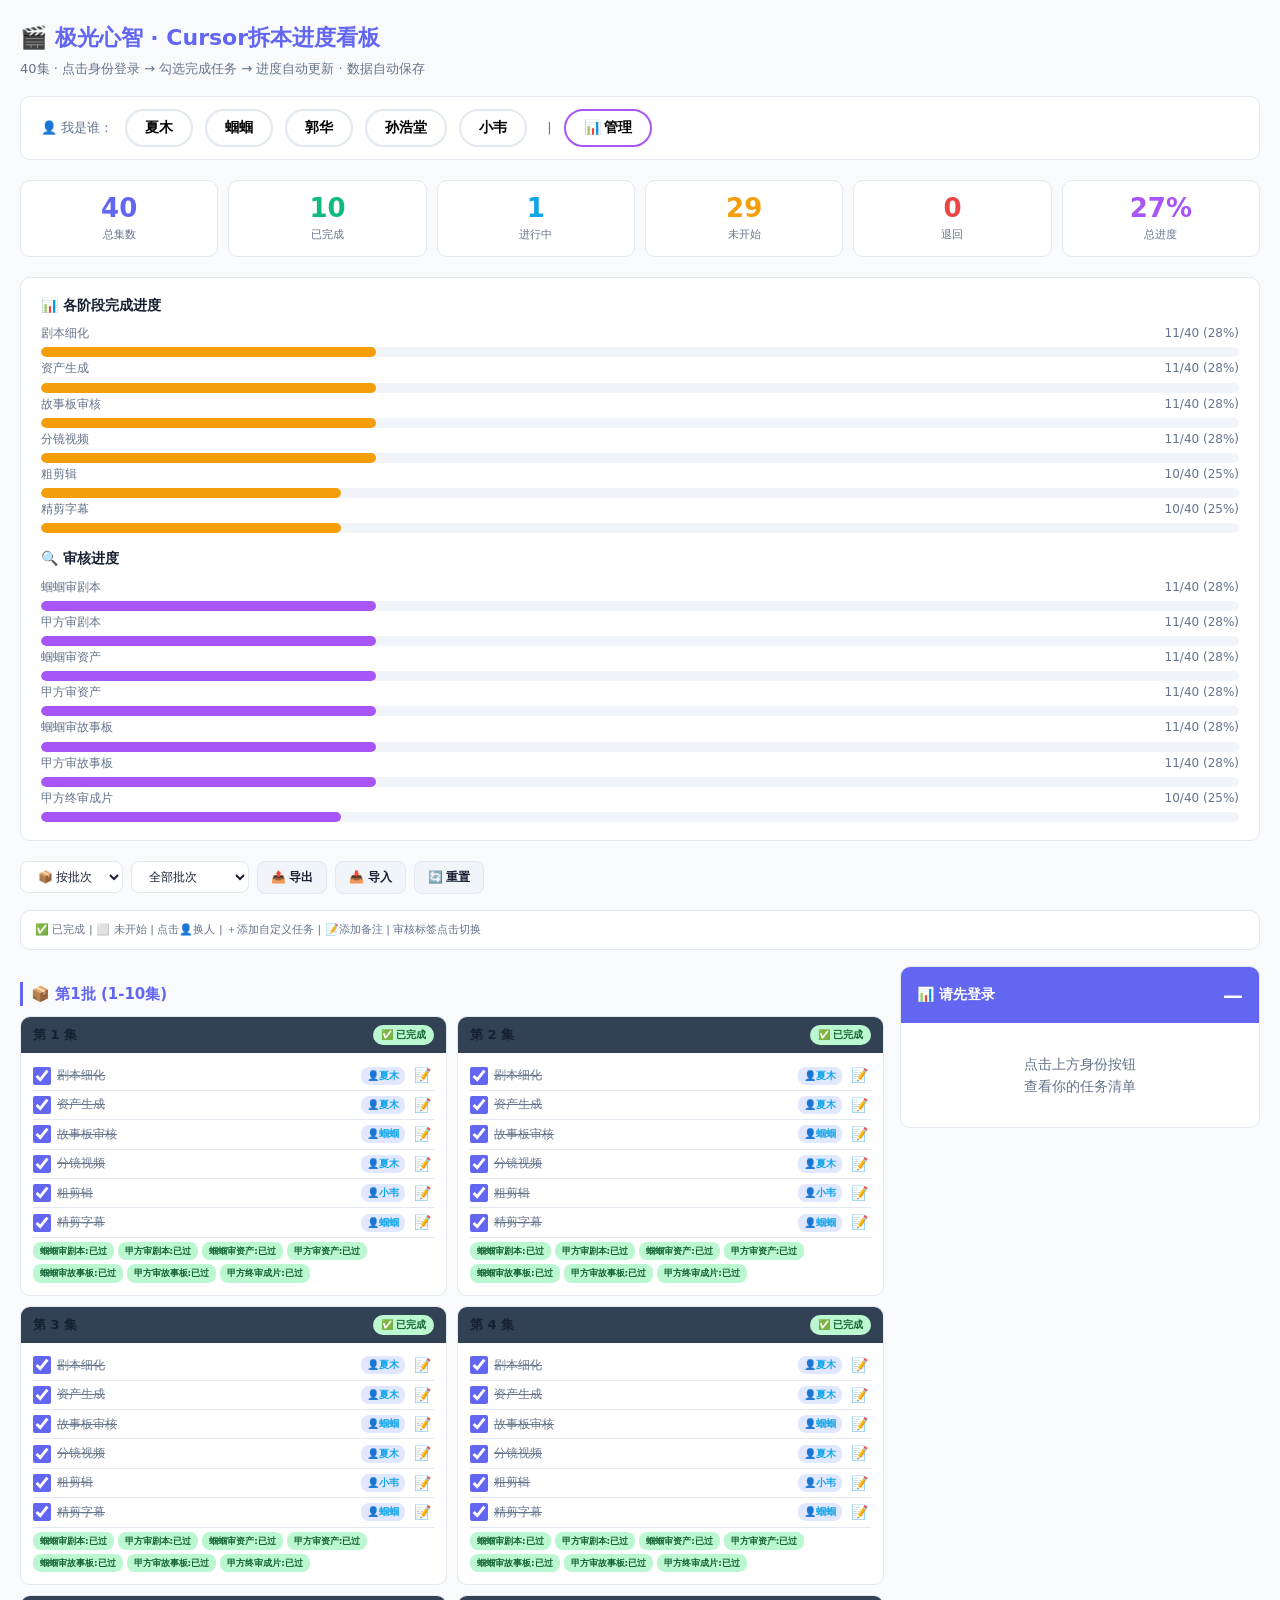
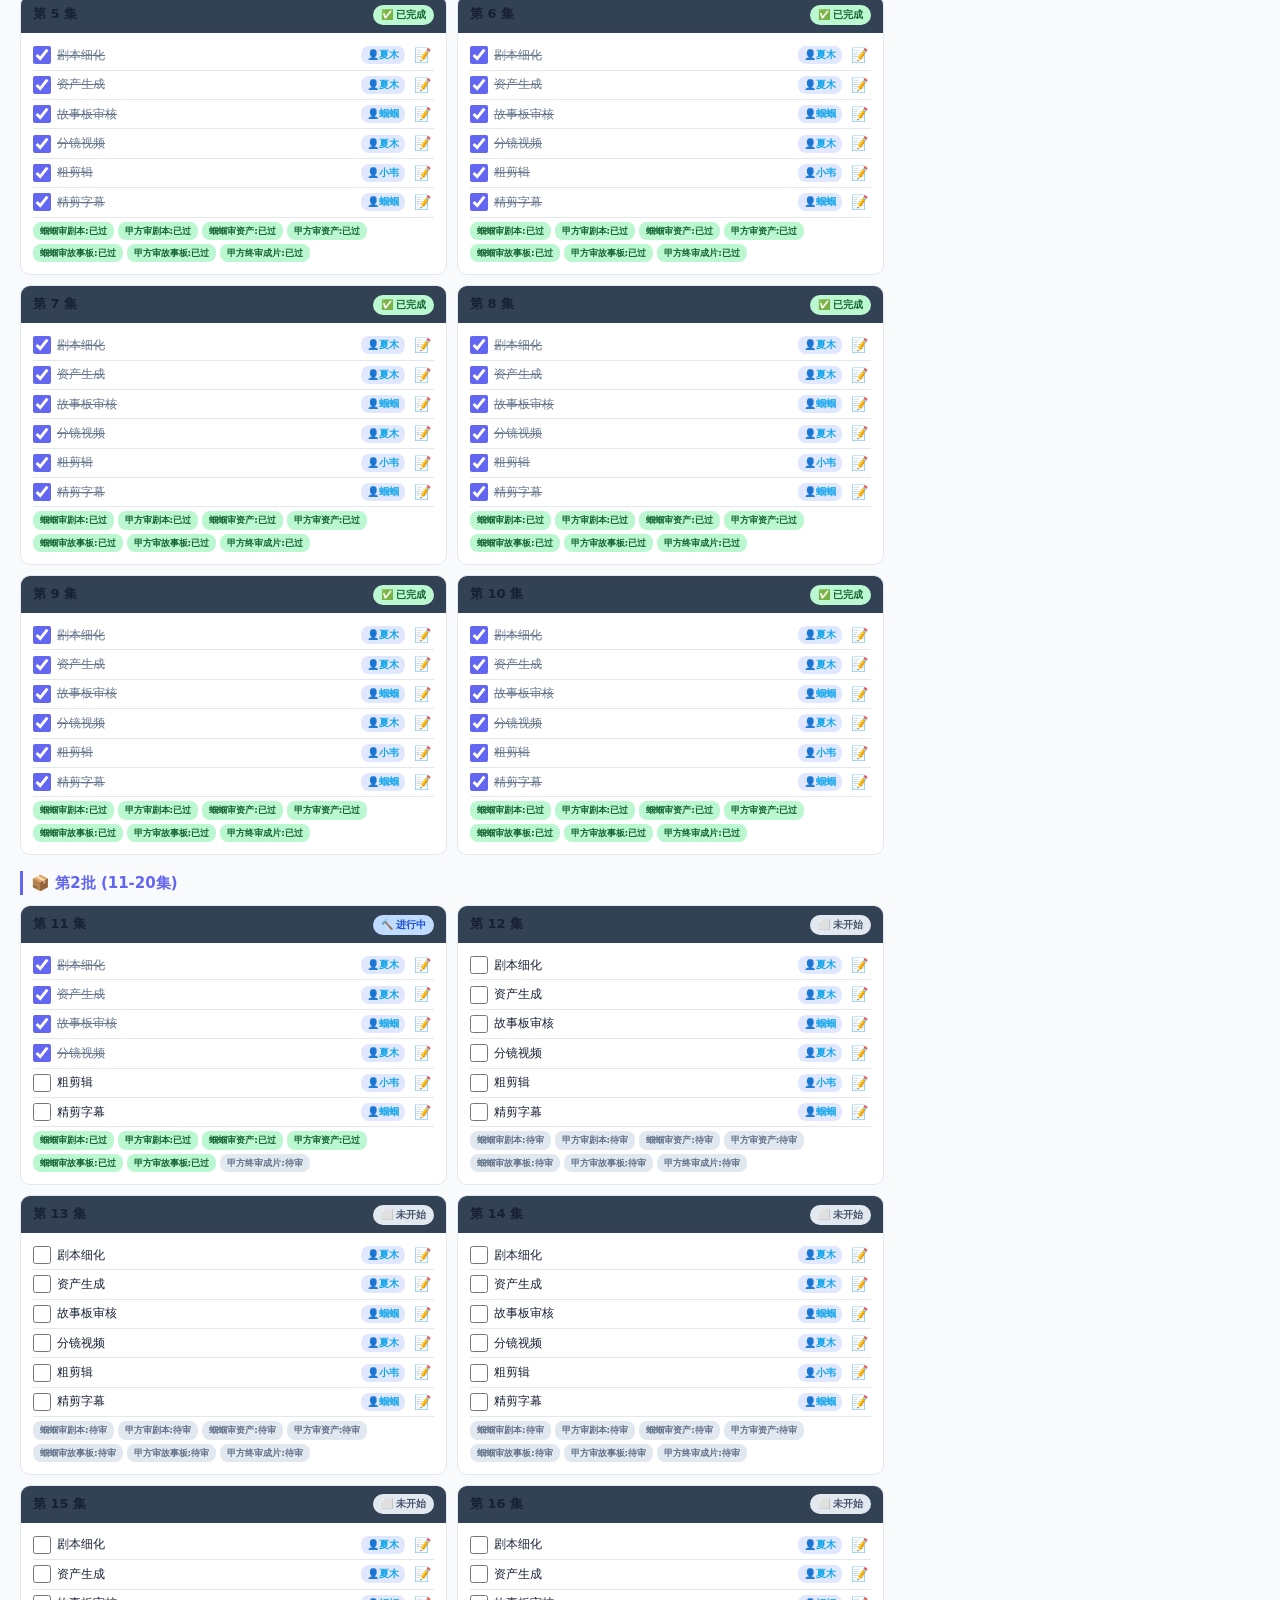
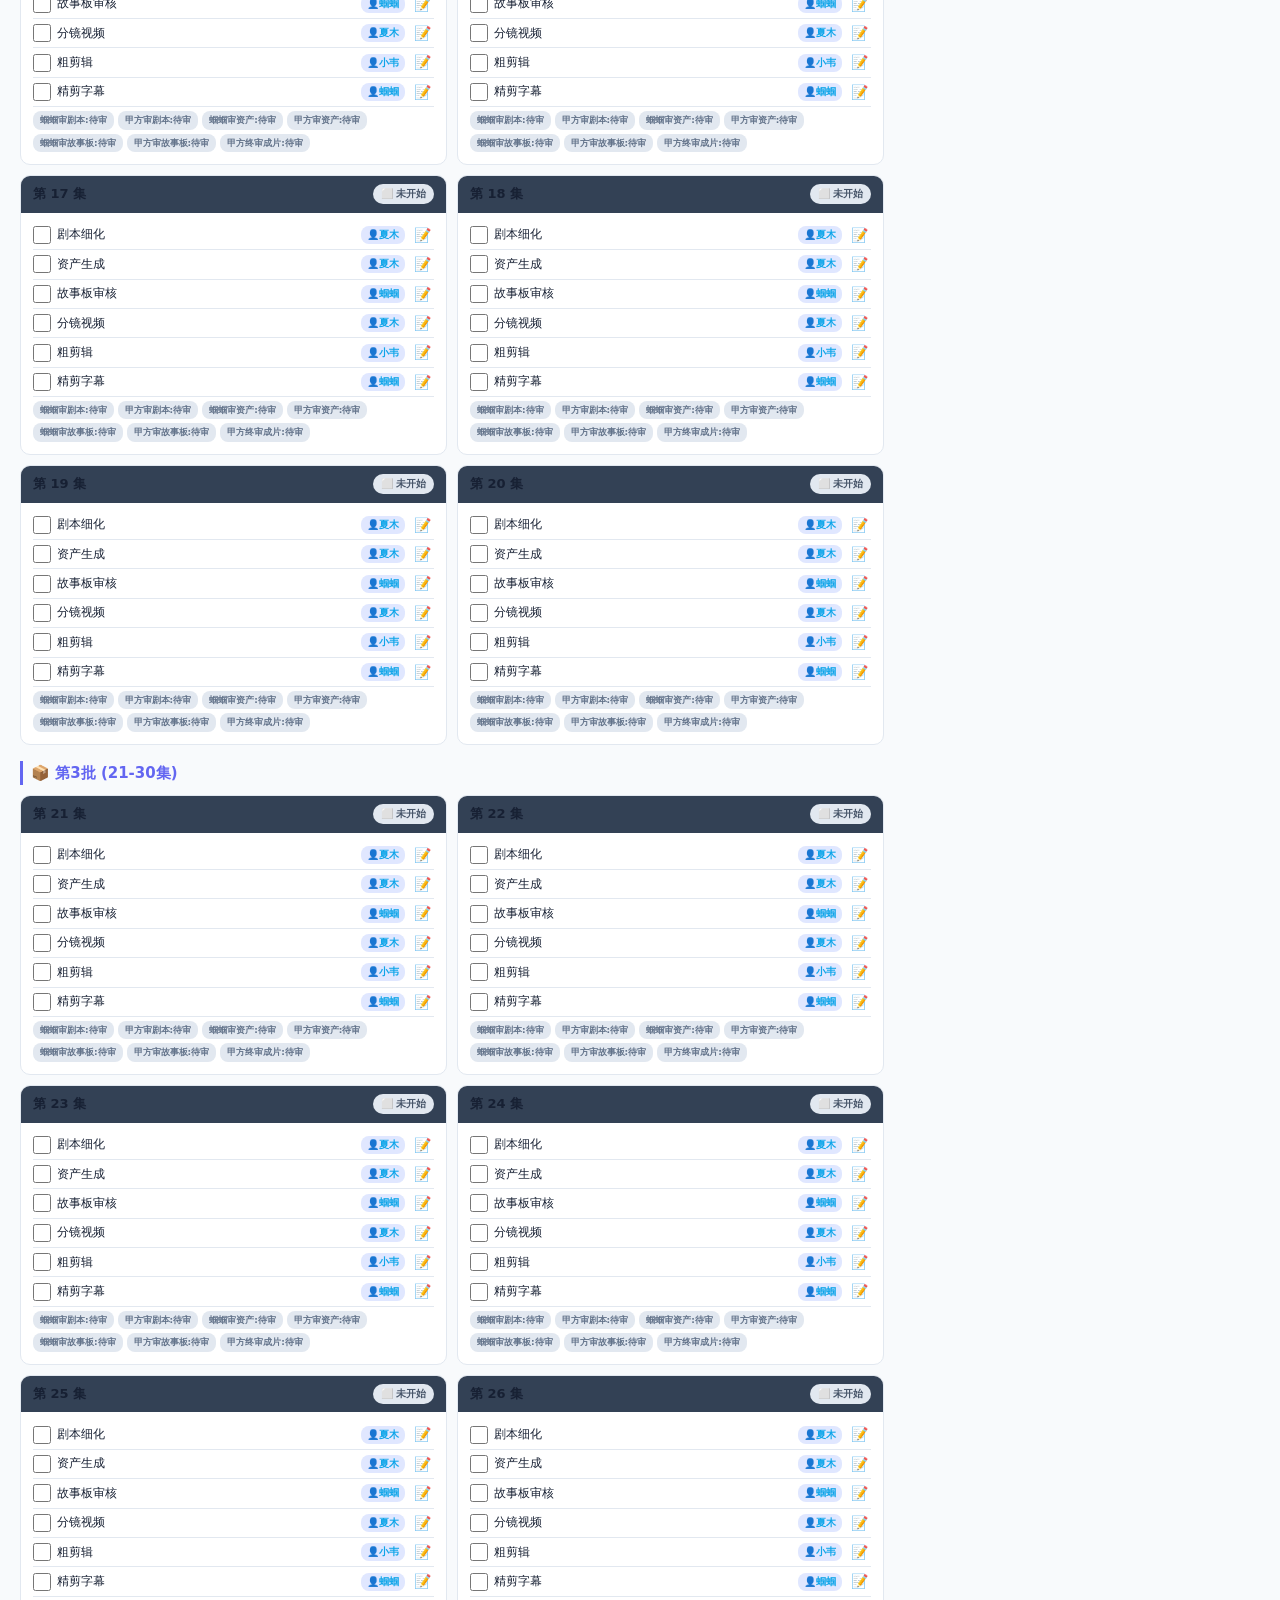
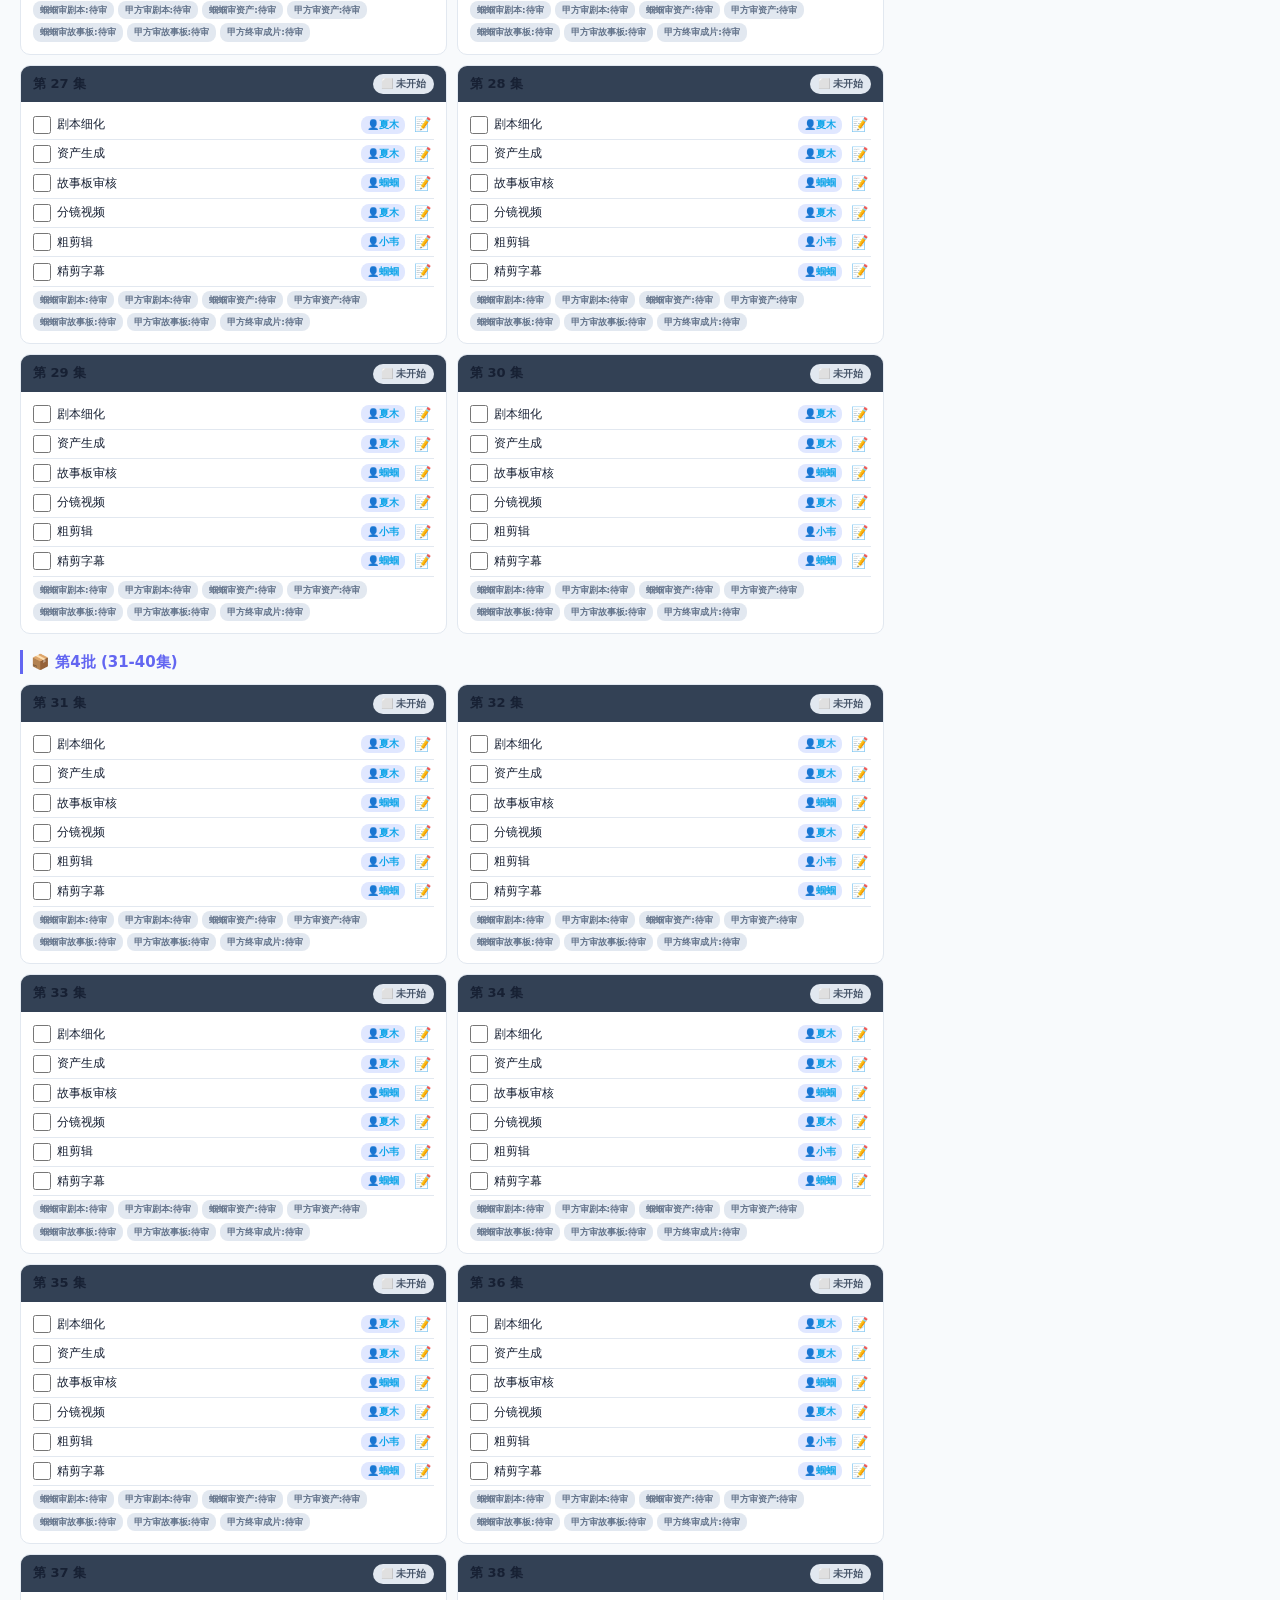
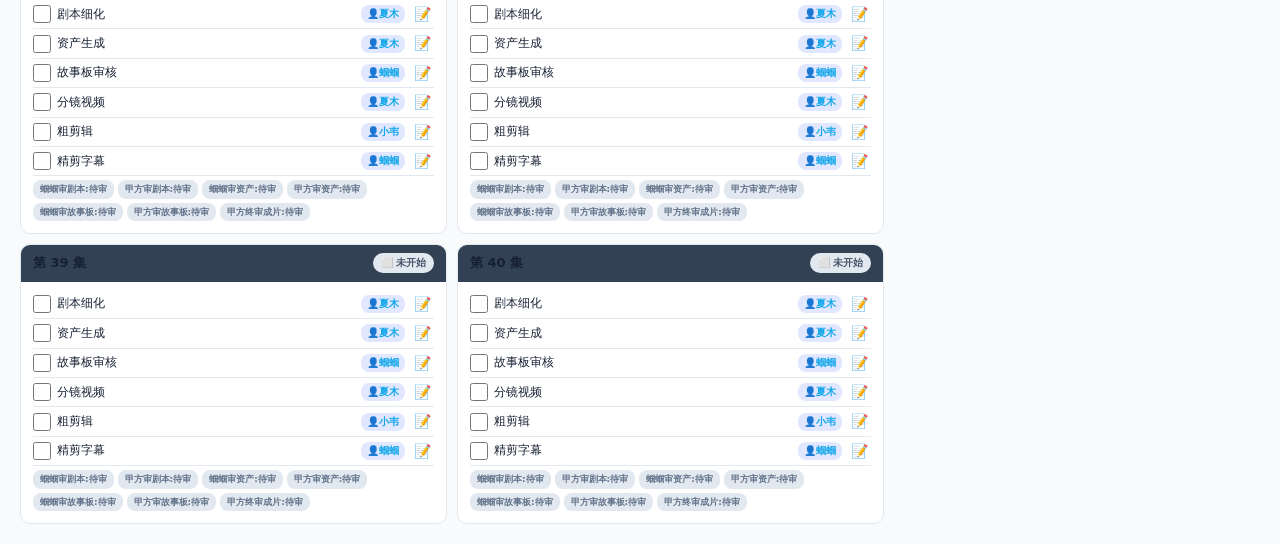
==== commit 7deea7e6: "v3: checkbox progress + personal login + custom tasks + daily log" ====
--- a/index.html
+++ b/index.html
@@ -11,148 +11,162 @@
 body{background:var(--bg);color:var(--fg);font:14px/1.6 system-ui,-apple-system,sans-serif;min-height:100vh}
 .wrap{max-width:1400px;margin:0 auto;padding:20px}
 h1{font-size:22px;font-weight:700;color:var(--accent);margin-bottom:4px}
-.sub{color:var(--muted);margin-bottom:20px;font-size:13px}
+.sub{color:var(--muted);margin-bottom:16px;font-size:13px}
+
+/* Login Bar */
+.login-bar{background:var(--card);border:1px solid var(--line);border-radius:var(--radius);padding:12px 20px;margin-bottom:20px;display:flex;gap:12px;align-items:center;flex-wrap:wrap}
+.login-bar span{font-size:13px;color:var(--muted)}
+.avatar-btn{padding:8px 18px;border-radius:24px;border:2px solid var(--line);background:var(--card);cursor:pointer;font-size:14px;font-weight:600;transition:.2s}
+.avatar-btn:hover{border-color:var(--accent);background:#eef2ff}
+.avatar-btn.active{border-color:var(--accent);background:var(--accent);color:#fff}
+.avatar-btn.mgr{border-color:var(--purple)}
+.avatar-btn.mgr.active{background:var(--purple);color:#fff}
 
 /* Stats Cards */
-.stats{display:grid;grid-template-columns:repeat(auto-fit,minmax(150px,1fr));gap:12px;margin-bottom:24px}
-.stat{background:var(--card);border:1px solid var(--line);border-radius:var(--radius);padding:14px 16px;text-align:center}
-.stat .num{font-size:28px;font-weight:700;line-height:1.2}
-.stat .lbl{font-size:12px;color:var(--muted);margin-top:2px}
+.stats{display:grid;grid-template-columns:repeat(auto-fit,minmax(140px,1fr));gap:10px;margin-bottom:20px}
+.stat{background:var(--card);border:1px solid var(--line);border-radius:var(--radius);padding:12px 14px;text-align:center}
+.stat .num{font-size:26px;font-weight:700;line-height:1.2}
+.stat .lbl{font-size:11px;color:var(--muted);margin-top:2px}
 .c-green .num{color:var(--green)}.c-blue .num{color:var(--blue)}.c-amber .num{color:var(--amber)}.c-red .num{color:var(--red)}.c-accent .num{color:var(--accent)}.c-purple .num{color:var(--purple)}
 
 /* Overall Progress */
-.overall{background:var(--card);border:1px solid var(--line);border-radius:var(--radius);padding:16px 20px;margin-bottom:24px}
-.overall h3{font-size:14px;font-weight:600;margin-bottom:10px}
-.pbar{height:10px;background:var(--card2);border-radius:5px;overflow:hidden;margin:6px 0}
+.overall{background:var(--card);border:1px solid var(--line);border-radius:var(--radius);padding:16px 20px;margin-bottom:20px}
+.overall h3{font-size:14px;font-weight:600;margin-bottom:8px}
+.pbar{height:10px;background:var(--card2);border-radius:5px;overflow:hidden;margin:4px 0 2px}
 .pbar .fill{height:100%;border-radius:5px;transition:width .4s}
 .pbar-label{display:flex;justify-content:space-between;font-size:12px;color:var(--muted)}
 
 /* Toolbar */
-.toolbar{display:flex;gap:8px;flex-wrap:wrap;margin-bottom:20px;align-items:center}
-.toolbar select,.toolbar button{padding:8px 14px;border-radius:8px;border:1px solid var(--line);font-size:13px;cursor:pointer;background:var(--card);color:var(--fg)}
-.toolbar button{background:var(--accent);color:#fff;border:none;font-weight:600}
+.toolbar{display:flex;gap:8px;flex-wrap:wrap;margin-bottom:16px;align-items:center}
+.toolbar select,.toolbar button{padding:7px 13px;border-radius:8px;border:1px solid var(--line);font-size:12px;cursor:pointer;background:var(--card);color:var(--fg)}
+.toolbar button{background:var(--accent);color:#fff;border:none;font-weight:600;font-size:12px}
 .toolbar button:hover{opacity:.9}
-.toolbar button.sec{background:var(--card2);color:var(--fg);border:1px solid var(--line)}
-
-/* Filter tabs */
-.tabs{display:flex;gap:4px;margin-bottom:16px;flex-wrap:wrap}
-.tab{padding:6px 14px;border-radius:20px;font-size:13px;cursor:pointer;border:1px solid var(--line);background:var(--card);color:var(--muted);font-weight:500;transition:.2s}
-.tab.active{background:var(--accent);color:#fff;border-color:var(--accent)}
-.tab:hover:not(.active){background:var(--card2)}
-
-/* Episode Grid */
-.grid{display:grid;grid-template-columns:repeat(auto-fill,minmax(320px,1fr));gap:12px;margin-bottom:24px}
+.toolbar button.sec{background:var(--card2);color:var(--fg);border:1px solid var(--line)!important}
+
+/* Main layout: 2 col */
+.main-grid{display:grid;grid-template-columns:1fr 360px;gap:16px}
+@media(max-width:900px){.main-grid{grid-template-columns:1fr}}
+
+/* Left: Episode cards */
+.left-col{}
+.batch-header{font-size:15px;font-weight:700;color:var(--accent);margin:16px 0 10px;padding-left:8px;border-left:3px solid var(--accent)}
+.grid{display:grid;grid-template-columns:repeat(auto-fill,minmax(300px,1fr));gap:10px}
 .ep-card{background:var(--card);border:1px solid var(--line);border-radius:var(--radius);overflow:hidden;transition:.2s}
-.ep-card:hover{box-shadow:0 2px 12px rgba(0,0,0,.08)}
-.ep-header{display:flex;justify-content:space-between;align-items:center;padding:10px 14px;background:var(--header2);color:var(--fg)}
-.ep-header h4{font-size:14px;font-weight:600}
-.ep-header .ep-status{font-size:11px;padding:3px 10px;border-radius:12px;font-weight:600}
+.ep-card:hover{box-shadow:0 2px 12px rgba(0,0,0,.06)}
+.ep-header{display:flex;justify-content:space-between;align-items:center;padding:8px 12px;background:var(--header2);color:var(--fg)}
+.ep-header h4{font-size:13px;font-weight:600}
+.ep-st{font-size:10px;padding:2px 8px;border-radius:10px;font-weight:600}
 .st-pending{background:#e2e8f0;color:#475569}
 .st-doing{background:#bfdbfe;color:#1d4ed8}
 .st-done{background:#bbf7d0;color:#166534}
 .st-issue{background:#fecaca;color:#991b1b}
 .st-review{background:#fde68a;color:#92400e}
 
-.ep-body{padding:10px 14px}
-.phase{display:flex;align-items:center;gap:8px;padding:4px 0;font-size:12px;border-bottom:1px solid var(--line)}
-.phase:last-child{border:none}
-.phase-label{width:68px;flex-shrink:0;font-weight:500;color:var(--muted);font-size:11px}
-.phase-person{width:50px;flex-shrink:0;text-align:center;font-size:11px;color:var(--blue);font-weight:600;cursor:pointer;padding:2px 4px;border-radius:4px}
-.phase-person:hover{background:var(--card2)}
-.phase-status{flex:1;display:flex;gap:3px}
-.phase-dot{width:18px;height:18px;border-radius:50%;border:2px solid var(--line);cursor:pointer;transition:.2s;display:flex;align-items:center;justify-content:center;font-size:9px;color:transparent}
-.phase-dot:hover{border-color:var(--accent)}
-.phase-dot.d0{border-color:#94a3b8;background:transparent}
-.phase-dot.d1{border-color:#3b82f6;background:#dbeafe;color:#3b82f6}
-.phase-dot.d2{border-color:#f59e0b;background:#fef3c7;color:#f59e0b}
-.phase-dot.d3{border-color:#10b981;background:#d1fae5;color:#10b981}
-.phase-dot.d4{border-color:#ef4444;background:#fee2e2;color:#ef4444}
-.phase-note{flex-shrink:0;font-size:16px;cursor:pointer;color:var(--muted);padding:0 4px}
-.phase-note:hover{color:var(--accent)}
-.phase-note.has{color:var(--amber)}
-
-/* Review row */
-.review{display:flex;gap:6px;padding:4px 0;flex-wrap:wrap}
-.rev-badge{font-size:10px;padding:2px 8px;border-radius:10px;font-weight:600;cursor:pointer;transition:.2s}
+.ep-body{padding:8px 12px}
+.task-row{display:flex;align-items:center;gap:6px;padding:3px 0;font-size:12px;border-bottom:1px solid var(--line)}
+.task-row:last-child{border:none}
+.task-cb{width:18px;height:18px;accent-color:var(--accent);cursor:pointer;flex-shrink:0}
+.task-label{flex:1;color:var(--fg);transition:.2s}
+.task-label.done{text-decoration:line-through;color:var(--muted)}
+.task-person{font-size:10px;color:var(--blue);background:#e0e7ff;padding:1px 6px;border-radius:8px;cursor:pointer;flex-shrink:0;font-weight:600}
+.task-person:hover{background:#c7d2fe}
+.task-del{cursor:pointer;color:var(--muted);font-size:14px;padding:0 4px;flex-shrink:0}
+.task-del:hover{color:var(--red)}
+.add-task{font-size:11px;color:var(--accent);cursor:pointer;padding:4px 0;display:flex;align-items:center;gap:4px;font-weight:500}
+.add-task:hover{text-decoration:underline}
+
+/* Review badges */
+.review-row{display:flex;gap:4px;flex-wrap:wrap;padding:4px 0}
+.rev-badge{font-size:9px;padding:2px 7px;border-radius:8px;font-weight:600;cursor:pointer;transition:.2s}
 .rev-wait{background:#e2e8f0;color:#64748b}
 .rev-pass{background:#bbf7d0;color:#166534}
 .rev-fail{background:#fecaca;color:#991b1b}
 .rev-progress{background:#fde68a;color:#854d0e}
 
+/* Right: My tasks */
+.right-col{position:sticky;top:20px;align-self:start}
+.my-panel{background:var(--card);border:1px solid var(--line);border-radius:var(--radius);overflow:hidden}
+.my-panel-header{background:var(--accent);color:#fff;padding:12px 16px;font-size:14px;font-weight:700;display:flex;justify-content:space-between;align-items:center}
+.my-panel-header .pct{font-size:20px;font-weight:700}
+.my-panel-body{padding:12px 16px;max-height:70vh;overflow-y:auto}
+.my-task{display:flex;align-items:flex-start;gap:8px;padding:6px 0;border-bottom:1px solid var(--line);font-size:12px}
+.my-task:last-child{border:none}
+.my-task input[type=checkbox]{width:16px;height:16px;accent-color:var(--green);cursor:pointer;margin-top:2px;flex-shrink:0}
+.my-task .info{flex:1}
+.my-task .info .ep{font-weight:600;color:var(--accent)}
+.my-task .info .desc{color:var(--fg)}
+.my-task .info .desc.done{text-decoration:line-through;color:var(--muted)}
+.my-task .add-custom{display:flex;gap:6px;margin-top:4px}
+.my-task .add-custom input{flex:1;padding:4px 8px;border:1px solid var(--line);border-radius:6px;font-size:11px;background:var(--bg);color:var(--fg)}
+.my-task .add-custom button{padding:4px 10px;border-radius:6px;border:none;background:var(--accent);color:#fff;cursor:pointer;font-size:11px;font-weight:600}
+.daily-section{margin-top:12px;padding-top:12px;border-top:2px solid var(--line)}
+.daily-section h4{font-size:12px;font-weight:600;color:var(--muted);margin-bottom:8px}
+
+/* Legend */
+.legend{display:flex;gap:14px;flex-wrap:wrap;margin-bottom:16px;padding:10px 14px;background:var(--card);border:1px solid var(--line);border-radius:var(--radius);font-size:11px;color:var(--muted)}
+
 /* Modal */
 .modal-overlay{display:none;position:fixed;inset:0;background:rgba(0,0,0,.5);z-index:1000;align-items:center;justify-content:center}
 .modal-overlay.show{display:flex}
-.modal{background:var(--card);border-radius:16px;padding:24px;width:90%;max-width:420px;max-height:80vh;overflow-y:auto}
-.modal h3{font-size:16px;font-weight:700;margin-bottom:12px}
-.modal label{display:block;font-size:12px;color:var(--muted);margin-bottom:4px;margin-top:10px}
-.modal select,.modal input,.modal textarea{width:100%;padding:8px 12px;border:1px solid var(--line);border-radius:8px;font-size:13px;background:var(--bg);color:var(--fg)}
-.modal textarea{min-height:60px;resize:vertical}
-.modal-btns{display:flex;gap:8px;margin-top:16px;justify-content:flex-end}
-.modal-btns button{padding:8px 18px;border-radius:8px;border:none;font-size:13px;cursor:pointer;font-weight:600}
+.modal{background:var(--card);border-radius:14px;padding:20px;width:90%;max-width:400px}
+.modal h3{font-size:15px;font-weight:700;margin-bottom:10px}
+.modal label{display:block;font-size:12px;color:var(--muted);margin-bottom:3px;margin-top:8px}
+.modal select,.modal input,.modal textarea{width:100%;padding:7px 10px;border:1px solid var(--line);border-radius:6px;font-size:13px;background:var(--bg);color:var(--fg)}
+.modal textarea{min-height:50px;resize:vertical}
+.modal-btns{display:flex;gap:8px;margin-top:14px;justify-content:flex-end}
+.modal-btns button{padding:7px 16px;border-radius:8px;border:none;font-size:12px;cursor:pointer;font-weight:600}
 .btn-ok{background:var(--accent);color:#fff}
 .btn-no{background:var(--card2);color:var(--fg);border:1px solid var(--line)!important}
 
-/* Legend */
-.legend{display:flex;gap:16px;flex-wrap:wrap;margin-bottom:20px;padding:12px 16px;background:var(--card);border:1px solid var(--line);border-radius:var(--radius);font-size:12px}
-.legend-item{display:flex;align-items:center;gap:5px}
-.legend-dot{width:14px;height:14px;border-radius:50%;border:2px solid}
-.legend-dot.l0{border-color:#94a3b8;background:transparent}
-.legend-dot.l1{border-color:#3b82f6;background:#dbeafe}
-.legend-dot.l2{border-color:#f59e0b;background:#fef3c7}
-.legend-dot.l3{border-color:#10b981;background:#d1fae5}
-.legend-dot.l4{border-color:#ef4444;background:#fee2e2}
-
-/* Person view */
-.person-card{background:var(--card);border:1px solid var(--line);border-radius:var(--radius);padding:16px;margin-bottom:12px}
-.person-card h4{font-size:15px;font-weight:700;margin-bottom:8px}
-.person-stats{display:flex;gap:12px;flex-wrap:wrap;font-size:12px;color:var(--muted)}
-.person-stats span{padding:3px 10px;background:var(--card2);border-radius:12px}
-
-/* Toast */
-.toast{position:fixed;bottom:20px;right:20px;background:var(--header);color:#fff;padding:12px 20px;border-radius:10px;font-size:13px;z-index:2000;transform:translateY(80px);opacity:0;transition:.3s}
+.toast{position:fixed;bottom:20px;right:20px;background:var(--header);color:#fff;padding:10px 18px;border-radius:10px;font-size:12px;z-index:2000;transform:translateY(80px);opacity:0;transition:.3s}
 .toast.show{transform:translateY(0);opacity:1}
 
-/* Scrollbar */
-::-webkit-scrollbar{width:6px}
+::-webkit-scrollbar{width:5px}
 ::-webkit-scrollbar-thumb{background:var(--line);border-radius:3px}
-
-/* Batch header */
-.batch-header{font-size:15px;font-weight:700;color:var(--accent);margin:20px 0 10px;padding-left:8px;border-left:3px solid var(--accent)}
 </style>
 </head>
 <body>
 <div class="wrap">
 <h1>🎬 极光心智 · Cursor拆本进度看板</h1>
-<p class="sub">总集数 40 · 点击圆点更新状态 · 点击👤分配负责人 · 点击📝添加备注 · 数据自动保存至浏览器</p>
+<p class="sub">40集 · 点击身份登录 → 勾选完成任务 → 进度自动更新 · 数据自动保存</p>
+
+<!-- Login -->
+<div class="login-bar">
+  <span>👤 我是谁：</span>
+  <button class="avatar-btn" onclick="login('夏木')">夏木</button>
+  <button class="avatar-btn" onclick="login('蝈蝈')">蝈蝈</button>
+  <button class="avatar-btn" onclick="login('郭华')">郭华</button>
+  <button class="avatar-btn" onclick="login('孙浩堂')">孙浩堂</button>
+  <button class="avatar-btn" onclick="login('小韦')">小韦</button>
+  <span style="margin-left:8px">|</span>
+  <button class="avatar-btn mgr" onclick="login('管理')">
+📊 管理
+  </button>
+</div>
 
 <!-- Stats -->
 <div class="stats" id="stats"></div>
 
-<!-- Overall Progress -->
+<!-- Overall -->
 <div class="overall" id="overall"></div>
 
 <!-- Toolbar -->
 <div class="toolbar">
-  <select id="viewMode"><option value="batch">按批次查看</option><option value="person">按人员查看</option></select>
-  <select id="phaseFilter"><option value="all">全部阶段</option><option value="script">剧本细化</option><option value="asset">资产生成</option><option value="storyboard">故事板审核</option><option value="video">分镜视频</option><option value="roughcut">粗剪辑</option><option value="finalcut">精剪字幕</option></select>
-  <select id="batchFilter"><option value="all">全部批次</option><option value="1">第1批 (1-10集)</option><option value="2">第2批 (11-20集)</option><option value="3">第3批 (21-30集)</option><option value="4">第4批 (31-40集)</option></select>
-  <button class="sec" onclick="exportJSON()">📤 导出JSON</button>
-  <button class="sec" onclick="importJSON()">📥 导入JSON</button>
-  <button class="sec" onclick="resetData()">🔄 重置数据</button>
+  <select id="viewMode" onchange="render()"><option value="batch">📦 按批次</option><option value="person">👤 按人员</option></select>
+  <select id="batchFilter" onchange="render()"><option value="all">全部批次</option><option value="1">第1批(1-10)</option><option value="2">第2批(11-20)</option><option value="3">第3批(21-30)</option><option value="4">第4批(31-40)</option></select>
+  <button class="sec" onclick="exportJSON()">📤 导出</button>
+  <button class="sec" onclick="document.getElementById('importFile').click()">📥 导入</button>
+  <button class="sec" onclick="if(confirm('确定重置？')){localStorage.removeItem('cw_v3');initData();render();toast('🔄 已重置')}">🔄 重置</button>
   <input type="file" id="importFile" accept=".json" style="display:none" onchange="handleImport(event)">
 </div>
 
-<!-- Legend -->
-<div class="legend">
-  <div class="legend-item"><div class="legend-dot l0"></div>未开始</div>
-  <div class="legend-item"><div class="legend-dot l1"></div>进行中</div>
-  <div class="legend-item"><div class="legend-dot l2"></div>审核中</div>
-  <div class="legend-item"><div class="legend-dot l3"></div>已完成</div>
-  <div class="legend-item"><div class="legend-dot l4"></div>退回修改</div>
+<div class="legend">✅ 已完成 | ⬜ 未开始 | 点击👤换人 | ＋添加自定义任务 | 📝添加备注 | 审核标签点击切换</div>
+
+<!-- Main Grid -->
+<div class="main-grid">
+  <div class="left-col" id="mainContent"></div>
+  <div class="right-col" id="myPanel"></div>
 </div>
-
-<!-- Content -->
-<div id="content"></div>
 </div>
 
 <!-- Modal -->
@@ -162,306 +176,355 @@
   <div id="modalBody"></div>
   <div class="modal-btns">
     <button class="btn-no" onclick="closeModal()">取消</button>
-    <button class="btn-ok" id="modalOk" onclick="modalSave()">保存</button>
+    <button class="btn-ok" id="modalOk">保存</button>
   </div>
 </div>
 </div>
-
-<!-- Toast -->
 <div class="toast" id="toast"></div>
 
 <script>
-// ============ DATA MODEL ============
-const PHASES = [
-  {key:'script', name:'剧本细化', persons:['夏木','蝈蝈','郭华','孙浩堂','小韦'], defaultPerson:'夏木'},
-  {key:'asset', name:'资产生成', persons:['夏木','蝈蝈','郭华','孙浩堂','小韦'], defaultPerson:'夏木'},
-  {key:'storyboard', name:'故事板审核', persons:['夏木','蝈蝈','郭华','孙浩堂','小韦','甲方'], defaultPerson:'蝈蝈'},
-  {key:'video', name:'分镜视频', persons:['夏木','蝈蝈','郭华','孙浩堂','小韦'], defaultPerson:'夏木'},
-  {key:'roughcut', name:'粗剪辑', persons:['夏木','蝈蝈','郭华','孙浩堂','小韦'], defaultPerson:'小韦'},
-  {key:'finalcut', name:'精剪字幕', persons:['蝈蝈'], defaultPerson:'蝈蝈'}
+const EPISODES=40, BATCH=10;
+const PERSONS=['夏木','蝈蝈','郭华','孙浩堂','小韦'];
+const DEFAULT_PHASES=[
+  {key:'script',name:'剧本细化',defaultPerson:'夏木'},
+  {key:'asset',name:'资产生成',defaultPerson:'夏木'},
+  {key:'storyboard',name:'故事板审核',defaultPerson:'蝈蝈'},
+  {key:'video',name:'分镜视频',defaultPerson:'夏木'},
+  {key:'roughcut',name:'粗剪辑',defaultPerson:'小韦'},
+  {key:'finalcut',name:'精剪字幕',defaultPerson:'蝈蝈'}
 ];
-
-const REVIEWS = [
-  {key:'script_review_guoguo', label:'蝈蝈审剧本'},
-  {key:'script_review_client', label:'甲方审剧本'},
-  {key:'asset_review_guoguo', label:'蝈蝈审资产'},
-  {key:'asset_review_client', label:'甲方审资产'},
-  {key:'story_review_guoguo', label:'蝈蝈审故事板'},
-  {key:'story_review_client', label:'甲方审故事板'},
-  {key:'final_review_client', label:'甲方终审成片'}
+const REVIEWS=[
+  {key:'r1',label:'蝈蝈审剧本'},
+  {key:'r2',label:'甲方审剧本'},
+  {key:'r3',label:'蝈蝈审资产'},
+  {key:'r4',label:'甲方审资产'},
+  {key:'r5',label:'蝈蝈审故事板'},
+  {key:'r6',label:'甲方审故事板'},
+  {key:'r7',label:'甲方终审成片'}
 ];
-
-const STATUS = {0:'未开始',1:'进行中',2:'审核中',3:'已完成',4:'退回修改'};
-const STATUS_CLS = {0:'d0',1:'d1',2:'d2',3:'d3',4:'d4'};
-const CARD_STATUS = {0:'st-pending',1:'st-doing',2:'st-review',3:'st-done',4:'st-issue'};
-const REV_STATUS = {0:'st-review',1:'st-progress',2:'st-pass',3:'st-fail'};
-
-const EPISODES = 40;
-const BATCH_SIZE = 10;
-
-// ============ STORAGE ============
-let data;
-function load(){
-  const saved = localStorage.getItem('cursor_workflow_v2');
-  if(saved){ data = JSON.parse(saved); } else { init(); }
-}
-function save(){ localStorage.setItem('cursor_workflow_v2', JSON.stringify(data)); toast('💾 已自动保存'); }
-function init(){
-  data = { episodes:[] };
+const STATUS={0:'未开始',1:'进行中',2:'审核中',3:'已完成',4:'退回修改'};
+
+let data, me=localStorage.getItem('cw_me')||'';
+
+// ============ DATA ============
+function initData(){
+  data={episodes:[]};
   for(let i=1;i<=EPISODES;i++){
-    const ep = {id:i, batch:Math.ceil(i/BATCH_SIZE), phases:{}, reviews:{}, notes:{}};
-    PHASES.forEach(p=>{ ep.phases[p.key] = {status:0, person:p.defaultPerson}; ep.notes[p.key] = ''; });
-    REVIEWS.forEach(r=>{ ep.reviews[r.key] = 0; });
-    // Pre-fill: episodes 1-11 rough cut done by 小韦
+    const ep={id:i,batch:Math.ceil(i/BATCH),phases:[],reviews:{},notes:{}};
+    DEFAULT_PHASES.forEach(p=>{
+      ep.phases.push({key:p.key,name:p.name,status:0,person:p.defaultPerson});
+      ep.notes[p.key]='';
+    });
+    REVIEWS.forEach(r=>ep.reviews[r.key]=0);
+    // Pre-fill 1-11
     if(i<=11){
-      ep.phases.script.status = 3;
-      ep.phases.asset.status = 3;
-      ep.phases.storyboard.status = 3;
-      ep.phases.video.status = 3;
-      ep.phases.roughcut.status = 3;
-      ep.phases.roughcut.person = '小韦';
-      ep.phases.finalcut.status = 1;
-      ep.notes.roughcut = i<=2 ? '需增补两组镜头' : '';
-      ep.reviews.script_review_guoguo = 2;
-      ep.reviews.script_review_client = 2;
-      ep.reviews.asset_review_guoguo = 2;
-      ep.reviews.asset_review_client = 2;
-      ep.reviews.story_review_guoguo = 2;
-      ep.reviews.story_review_client = 2;
+      ep.phases[0].status=3; // script done
+      ep.phases[1].status=3; // asset done
+      ep.phases[2].status=3; // storyboard done
+      ep.phases[3].status=3; // video done
+      ep.phases[4].status=3; // roughcut done
+      ep.phases[4].person='小韦';
+      if(i===11){ ep.phases[4].status=1; ep.notes.roughcut='需增补两组镜头'; }
+      ep.phases[5].status=i<=10?3:0; // finalcut
+      ep.reviews.r1=2; ep.reviews.r2=2;
+      ep.reviews.r3=2; ep.reviews.r4=2;
+      ep.reviews.r5=2; ep.reviews.r6=2;
+      ep.reviews.r7=i<=10?2:0;
     }
     data.episodes.push(ep);
   }
-  save();
+  localStorage.setItem('cw_v3',JSON.stringify(data));
+}
+function load(){
+  const s=localStorage.getItem('cw_v3');
+  if(s){try{data=JSON.parse(s)}catch(e){initData()}} else initData();
+}
+function save(){
+  localStorage.setItem('cw_v3',JSON.stringify(data));
+  toast('💾 已保存');
+}
+
+// ============ LOGIN ============
+function login(name){
+  me=name;
+  localStorage.setItem('cw_me',me);
+  updateLoginUI(); render();
+}
+function updateLoginUI(){
+  document.querySelectorAll('.avatar-btn').forEach(b=>{
+    b.classList.toggle('active', b.textContent.trim()===me);
+  });
 }
 
 // ============ RENDER ============
 function render(){
-  renderStats();
-  renderOverall();
-  const mode = document.getElementById('viewMode').value;
-  if(mode==='person') renderPersonView(); else renderBatchView();
-}
-
+  renderStats(); renderOverall(); renderMain(); renderMyPanel();
+}
 function renderStats(){
-  const eps = data.episodes;
-  const done = eps.filter(e=>getEpStatus(e)>=3).length;
-  const doing = eps.filter(e=>{const s=getEpStatus(e);return s===1||s===2}).length;
-  const issue = eps.filter(e=>getEpStatus(e)===4).length;
-  const pending = eps.filter(e=>getEpStatus(e)===0).length;
-  const phaseComplete = PHASES.reduce((a,p)=>a+eps.filter(e=>e.phases[p.key].status===3).length,0);
-  const totalPhase = EPISODES * PHASES.length;
-  const pct = Math.round(phaseComplete/totalPhase*100);
-  document.getElementById('stats').innerHTML = `
+  const eps=data.episodes;
+  const done=eps.filter(e=>epStatus(e)===3).length;
+  const doing=eps.filter(e=>{const s=epStatus(e);return s===1||s===2}).length;
+  const issue=eps.filter(e=>epStatus(e)===4).length;
+  const pending=eps.filter(e=>epStatus(e)===0).length;
+  const totalPh=EPISODES*DEFAULT_PHASES.length;
+  const donePh=DEFAULT_PHASES.reduce((a,p)=>a+eps.filter(e=>e.phases.find(ph=>ph.key===p.key).status===3).length,0);
+  document.getElementById('stats').innerHTML=`
     <div class="stat c-accent"><div class="num">${EPISODES}</div><div class="lbl">总集数</div></div>
-    <div class="stat c-green"><div class="num">${done}</div><div class="lbl">已完成集数</div></div>
+    <div class="stat c-green"><div class="num">${done}</div><div class="lbl">已完成</div></div>
     <div class="stat c-blue"><div class="num">${doing}</div><div class="lbl">进行中</div></div>
     <div class="stat c-amber"><div class="num">${pending}</div><div class="lbl">未开始</div></div>
-    <div class="stat c-red"><div class="num">${issue}</div><div class="lbl">退回修改</div></div>
-    <div class="stat c-purple"><div class="num">${pct}%</div><div class="lbl">总进度</div></div>`;
-}
-
+    <div class="stat c-red"><div class="num">${issue}</div><div class="lbl">退回</div></div>
+    <div class="stat c-purple"><div class="num">${Math.round(donePh/totalPh*100)}%</div><div class="lbl">总进度</div></div>`;
+}
 function renderOverall(){
-  const eps = data.episodes;
-  let html = '<h3>📊 各阶段完成进度</h3>';
-  PHASES.forEach(p=>{
-    const d = eps.filter(e=>e.phases[p.key].status===3).length;
-    const pct = Math.round(d/EPISODES*100);
-    const color = pct===100?'var(--green)':pct>50?'var(--blue)':'var(--amber)';
-    html+=`<div class="pbar-label"><span>${p.name}</span><span>${d}/${EPISODES} (${pct}%)</span></div><div class="pbar"><div class="fill" style="width:${pct}%;background:${color}"></div></div>`;
+  const eps=data.episodes;
+  let h='<h3>📊 各阶段完成进度</h3>';
+  DEFAULT_PHASES.forEach(p=>{
+    const d=eps.filter(e=>e.phases.find(ph=>ph.key===p.key).status===3).length;
+    const pct=Math.round(d/EPISODES*100);
+    const c=pct===100?'var(--green)':pct>50?'var(--blue)':'var(--amber)';
+    h+=`<div class="pbar-label"><span>${p.name}</span><span>${d}/${EPISODES} (${pct}%)</span></div><div class="pbar"><div class="fill" style="width:${pct}%;background:${c}"></div></div>`;
+  });
+  h+='<h3 style="margin-top:14px">🔍 审核进度</h3>';
+  REVIEWS.forEach(r=>{
+    const d=eps.filter(e=>e.reviews[r.key]===2).length;
+    const pct=Math.round(d/EPISODES*100);
+    h+=`<div class="pbar-label"><span>${r.label}</span><span>${d}/${EPISODES} (${pct}%)</span></div><div class="pbar"><div class="fill" style="width:${pct}%;background:var(--purple)"></div></div>`;
+  });
+  document.getElementById('overall').innerHTML=h;
+}
+function epStatus(ep){
+  if(ep.phases.some(p=>p.status===4)) return 4;
+  if(ep.phases.every(p=>p.status===3)) return 3;
+  if(ep.phases.some(p=>p.status===2)) return 2;
+  if(ep.phases.some(p=>p.status===1)) return 1;
+  return 0;
+}
+function epStatusCls(s){return s===3?'st-done':s===4?'st-issue':s===2?'st-review':s===1?'st-doing':'st-pending'}
+function epStatusTxt(s){return s===3?'✅ 已完成':s===4?'⚠️ 退回':s===2?'⏳ 审核中':s===1?'🔨 进行中':'⬜ 未开始'}
+
+function renderMain(){
+  const mode=document.getElementById('viewMode').value;
+  if(mode==='person') renderPersonView(); else renderBatchView();
+}
+
+function renderBatchView(){
+  const bf=document.getElementById('batchFilter').value;
+  const batches=bf==='all'?[1,2,3,4]:[+bf];
+  let h='';
+  batches.forEach(b=>{
+    const eps=data.episodes.filter(e=>e.batch===b);
+    h+=`<div class="batch-header">📦 第${b}批 (${(b-1)*BATCH+1}-${b*BATCH}集)</div><div class="grid">`;
+    eps.forEach(ep=>h+=renderEpCard(ep));
+    h+='</div>';
+  });
+  document.getElementById('mainContent').innerHTML=h;
+}
+
+function renderPersonView(){
+  const persons=me==='管理'?PERSONS:[me];
+  let h='';
+  persons.forEach(p=>{
+    let myTasks=[];
+    data.episodes.forEach(ep=>{
+      ep.phases.forEach(ph=>{
+        if(ph.person===p){
+          myTasks.push({epId:ep.id,ep:ep,phase:ph});
+        }
+      });
+    });
+    const done=myTasks.filter(t=>t.phase.status===3).length;
+    h+=`<div class="batch-header">👤 ${p} (${done}/${myTasks.length} 完成)</div><div class="grid">`;
+    data.episodes.forEach(ep=>h+=renderEpCard(ep,p));
+    h+='</div>';
+  });
+  document.getElementById('mainContent').innerHTML=h;
+}
+
+function renderEpCard(ep,highlightPerson){
+  const st=epStatus(ep);
+  let h=`<div class="ep-card"><div class="ep-header"><h4>第 ${ep.id} 集</h4><span class="ep-st ${epStatusCls(st)}">${epStatusTxt(st)}</span></div><div class="ep-body">`;
+  ep.phases.forEach((ph,idx)=>{
+    const checked=ph.status===3;
+    const hl=highlightPerson&&ph.person===highlightPerson?'border-left:3px solid var(--accent);padding-left:6px':'';
+    h+=`<div class="task-row" style="${hl}">`;
+    h+=`<input type="checkbox" class="task-cb" ${checked?'checked':''} onchange="togglePhase(${ep.id},'${ph.key}',this.checked)" title="${checked?'已完成':'未完成'}">`;
+    h+=`<span class="task-label ${checked?'done':''}">${ph.name}</span>`;
+    h+=`<span class="task-person" onclick="changePerson(${ep.id},'${ph.key}')">👤${ph.person}</span>`;
+    // note indicator
+    if(ep.notes[ph.key]){
+      h+=`<span style="font-size:14px;cursor:pointer;color:var(--amber);padding:0 3px" onclick="editNote(${ep.id},'${ph.key}')" title="${ep.notes[ph.key]}">📝</span>`;
+    } else {
+      h+=`<span style="font-size:14px;cursor:pointer;color:var(--line);padding:0 3px" onclick="editNote(${ep.id},'${ph.key}')" title="添加备注">📝</span>`;
+    }
+    h+=`</div>`;
+    // Custom tasks for this phase
+    const customTasks = ep['custom_'+ph.key]||[];
+    customTasks.forEach((ct,ci)=>{
+      const cDone=ct.done;
+      h+=`<div class="task-row" style="padding-left:28px">`;
+      h+=`<input type="checkbox" class="task-cb" ${cDone?'checked':''} onchange="toggleCustom(${ep.id},'${ph.key}',${ci},this.checked)">`;
+      h+=`<span class="task-label ${cDone?'done':''}" style="font-size:11px;color:var(--muted)">↳ ${ct.text}</span>`;
+      h+=`<span class="task-del" onclick="delCustom(${ep.id},'${ph.key}',${ci})">✕</span>`;
+      h+=`</div>`;
+    });
+    // Add custom task button
+    if(me&&me!=='管理'&&ph.person===me){
+      h+=`<div class="add-task" onclick="addCustom(${ep.id},'${ph.key}')" style="padding-left:28px">＋ 添加子任务</div>`;
+    }
   });
   // Reviews
-  html+='<h3 style="margin-top:16px">🔍 审核进度</h3>';
+  h+='<div class="review-row">';
   REVIEWS.forEach(r=>{
-    const d = eps.filter(e=>e.reviews[r.key]===2).length;
-    const pct = Math.round(d/EPISODES*100);
-    const color = pct===100?'var(--green)':'var(--purple)';
-    html+=`<div class="pbar-label"><span>${r.label}</span><span>${d}/${EPISODES} (${pct}%)</span></div><div class="pbar"><div class="fill" style="width:${pct}%;background:${color}"></div></div>`;
-  });
-  document.getElementById('overall').innerHTML = html;
-}
-
-function getEpStatus(ep){
-  const scores = PHASES.map(p=>ep.phases[p.key].status);
-  if(scores.some(s=>s===4)) return 4;
-  if(scores.every(s=>s===3)) return 3;
-  if(scores.some(s=>s===2)) return 2;
-  if(scores.some(s=>s===1)) return 1;
-  return 0;
-}
-
-function getEpStatusText(ep){
-  const s=getEpStatus(ep);
-  if(s===3) return '已完成';
-  if(s===4) return '有退回';
-  const phases = PHASES;
-  const lastDone = phases.findLast(p=>ep.phases[p.key].status===3);
-  const nextPhase = lastDone ? phases[phases.indexOf(lastDone)+1] : phases[0];
-  if(nextPhase) return nextPhase ? nextPhase.name : '—';
-  return '—';
-}
-
-function renderBatchView(){
-  const filter = document.getElementById('batchFilter').value;
-  const phaseF = document.getElementById('phaseFilter').value;
-  let html='';
-  const batches = filter==='all'?[1,2,3,4]:[parseInt(filter)];
-  batches.forEach(b=>{
-    const eps = data.episodes.filter(e=>e.batch===b);
-    html+=`<div class="batch-header">📦 第${b}批 (${(b-1)*BATCH_SIZE+1}-${b*BATCH_SIZE}集)</div>`;
-    html+='<div class="grid">';
-    eps.forEach(ep=>{
-      if(phaseF!=='all'){
-        const phasesToShow = PHASES.filter(p=>p.key===phaseF);
-        html+=renderEpCard(ep, phasesToShow);
-      } else {
-        html+=renderEpCard(ep, PHASES);
+    const s=ep.reviews[r.key];
+    const cls=s===0?'rev-wait':s===1?'rev-progress':s===2?'rev-pass':'rev-fail';
+    const txt=s===0?'待审':s===1?'审核中':s===2?'已过':'退回';
+    h+=`<span class="rev-badge ${cls}" onclick="cycleRev(${ep.id},'${r.key}')">${r.label}:${txt}</span>`;
+  });
+  h+='</div></div></div>';
+  return h;
+}
+
+// ============ MY PANEL ============
+function renderMyPanel(){
+  const panel=document.getElementById('myPanel');
+  if(!me||me==='管理'){panel.innerHTML='<div class="my-panel"><div class="my-panel-header">📊 请先登录<div class="pct">—</div></div><div class="my-panel-body" style="text-align:center;color:var(--muted);padding:30px">点击上方身份按钮<br>查看你的任务清单</div></div>';return;}
+  let myTasks=[];
+  data.episodes.forEach(ep=>{
+    ep.phases.forEach(ph=>{
+      if(ph.person===me){
+        myTasks.push({epId:ep.id,ep:ep,phase:ph});
       }
     });
-    html+='</div>';
-  });
-  document.getElementById('content').innerHTML = html;
-}
-
-function renderEpCard(ep, phases){
-  const st = getEpStatus(ep);
-  const cls = CARD_STATUS[st];
-  const stText = st===3?'✅ 已完成':st===4?'⚠️ 有退回':st===2?'⏳ 审核中':st===1?'🔨 进行中':'⬜ 未开始';
-  let html=`<div class="ep-card"><div class="ep-header"><h4>第 ${ep.id} 集</h4><span class="ep-status ${cls}">${stText}</span></div><div class="ep-body">`;
-  phases.forEach(p=>{
-    const s = ep.phases[p.key].status;
-    const person = ep.phases[p.key].person;
-    const note = ep.notes[p.key];
-    html+=`<div class="phase"><span class="phase-label">${p.name}</span><span class="phase-person" onclick="editPerson(${ep.id},'${p.key}')" title="点击更换负责人">👤${person}</span>`;
-    html+=`<div class="phase-status">`;
-    for(let i=0;i<=4;i++){
-      html+=`<div class="phase-dot ${STATUS_CLS[i]}" onclick="setStatus(${ep.id},'${p.key}',${i})" title="${STATUS[i]}">${i===3?'✓':i===4?'✗':''}</div>`;
-    }
-    html+=`</div>`;
-    html+=`<span class="phase-note ${note?'has':''}" onclick="editNote(${ep.id},'${p.key}')" title="备注">📝</span></div>`;
-  });
-  // Reviews
-  const epReviews = REVIEWS.filter(r=>{
-    if(r.key.includes('script')||r.key.includes('asset')||r.key.includes('story')) return true;
-    if(r.key.includes('final')) return true;
-    return true;
-  });
-  html+='<div class="review">';
-  epReviews.forEach(r=>{
-    const s = ep.reviews[r.key];
-    const cls = s===0?'rev-wait':s===1?'rev-progress':s===2?'rev-pass':'rev-fail';
-    const txt = s===0?'待审':s===1?'审核中':s===2?'已过':'退回';
-    html+=`<span class="rev-badge ${cls}" onclick="cycleReview(${ep.id},'${r.key}')" title="点击切换">${r.label}:${txt}</span>`;
-  });
-  html+='</div>';
-  html+='</div></div>';
-  return html;
-}
-
-function renderPersonView(){
-  const persons = ['夏木','蝈蝈','郭华','孙浩堂','小韦'];
-  let html='';
-  persons.forEach(p=>{
-    const myEps = data.episodes.filter(ep=>PHASES.some(ph=>ep.phases[ph.key].person===p && ep.phases[ph.key].status!==0));
-    const done = data.episodes.filter(ep=>PHASES.some(ph=>ep.phases[ph.key].person===p && ep.phases[ph.key].status===3)).length;
-    const doing = myEps.length - done;
-    const issue = data.episodes.filter(ep=>PHASES.some(ph=>ep.phases[ph.key].person===p && ep.phases[ph.key].status===4)).length;
-    html+=`<div class="person-card"><h4>👤 ${p}</h4>`;
-    html+=`<div class="person-stats"><span>负责 ${myEps.length} 集</span><span>已完成 ${done}</span><span>进行中 ${doing}</span><span>退回 ${issue}</span></div>`;
-    html+='<div style="margin-top:10px">';
-    myEps.forEach(ep=>{
-      const myPhases = PHASES.filter(ph=>ep.phases[ph.key].person===p);
-      myPhases.forEach(ph=>{
-        const s=ep.phases[ph.key].status;
-        const color=s===3?'var(--green)':s===4?'var(--red)':s>0?'var(--blue)':'var(--muted)';
-        html+=`<div style="display:flex;align-items:center;gap:8px;padding:3px 0;font-size:12px"><span style="color:var(--muted);width:50px">第${ep.id}集</span><span>${ph.name}</span><span style="width:10px;height:10px;border-radius:50%;background:${color}"></span><span style="color:var(--muted);font-size:11px">${STATUS[s]}</span></div>`;
+  });
+  const done=myTasks.filter(t=>t.phase.status===3).length;
+  const pct=myTasks.length?Math.round(done/myTasks.length*100):0;
+  let h=`<div class="my-panel"><div class="my-panel-header">📋 ${me}的任务<div class="pct">${pct}%</div></div>`;
+  h+=`<div style="padding:8px 16px;background:var(--card2)"><div class="pbar" style="margin:0"><div class="fill" style="width:${pct}%;background:var(--green)"></div></div></div>`;
+  h+='<div class="my-panel-body">';
+  // Pending tasks first
+  const pending=myTasks.filter(t=>t.phase.status!==3);
+  const completed=myTasks.filter(t=>t.phase.status===3);
+  if(pending.length){
+    h+='<div style="font-size:11px;color:var(--muted);font-weight:600;margin-bottom:4px">⏳ 待完成 ('+pending.length+')</div>';
+    pending.forEach(t=>{
+      h+=`<div class="my-task"><input type="checkbox" ${t.phase.status===3?'checked':''} onchange="togglePhase(${t.epId},'${t.phase.key}',this.checked)"><div class="info"><div class="ep">第${t.epId}集</div><div class="desc">${t.phase.name}</div></div></div>`;
+      // custom sub-tasks
+      const customs=t.ep['custom_'+t.phase.key]||[];
+      customs.forEach((ct,ci)=>{
+        h+=`<div class="my-task" style="padding-left:20px"><input type="checkbox" ${ct.done?'checked':''} onchange="toggleCustom(${t.epId},'${t.phase.key}',${ci},this.checked)"><div class="info"><div class="desc" style="font-size:11px;color:var(--muted)">↳ ${ct.text}</div></div></div>`;
       });
     });
-    html+='</div></div>';
-  });
-  document.getElementById('content').innerHTML = html;
-}
-
-// ============ INTERACTIONS ============
-function setStatus(epId, phaseKey, status){
-  data.episodes[epId-1].phases[phaseKey].status = status;
-  save(); render();
-}
-
-function editPerson(epId, phaseKey){
-  const ep = data.episodes[epId-1];
-  const phase = PHASES.find(p=>p.key===phaseKey);
-  const current = ep.phases[phaseKey].person;
-  let html=`<label>当前: ${current}</label><label>更换为:</label><select id="mPerson">`;
-  phase.persons.forEach(p=>{ html+=`<option value="${p}" ${p===current?'selected':''}>${p}</option>`; });
-  html+='</select>';
-  showModal('👤 更换负责人 - 第'+epId+'集 '+phase.name, html, ()=>{
-    ep.phases[phaseKey].person = document.getElementById('mPerson').value;
-    save(); render();
-  });
-}
-
-function editNote(epId, phaseKey){
-  const ep = data.episodes[epId-1];
-  const phase = PHASES.find(p=>p.key===phaseKey);
-  let html=`<label>备注内容</label><textarea id="mNote">${ep.notes[phaseKey]||''}</textarea>`;
-  showModal('📝 备注 - 第'+epId+'集 '+phase.name, html, ()=>{
-    ep.notes[phaseKey] = document.getElementById('mNote').value;
-    save(); render();
-  });
-}
-
-function cycleReview(epId, reviewKey){
-  const ep = data.episodes[epId-1];
-  ep.reviews[reviewKey] = (ep.reviews[reviewKey]+1) % 4;
-  save(); render();
-}
+  }
+  if(completed.length){
+    h+='<div style="font-size:11px;color:var(--green);font-weight:600;margin:10px 0 4px">✅ 已完成 ('+completed.length+')</div>';
+    completed.forEach(t=>{
+      h+=`<div class="my-task"><input type="checkbox" checked onchange="togglePhase(${t.epId},'${t.phase.key}',false)"><div class="info"><div class="ep">第${t.epId}集</div><div class="desc done">${t.phase.name}</div></div></div>`;
+    });
+  }
+
+  // Daily custom notes
+  h+=`<div class="daily-section"><h4>📝 今日工作记录</h4>`;
+  const daily=me+'_daily_'+todayStr();
+  if(!data[daily]) data[daily]=[];
+  (data[daily]||[]).forEach((d,i)=>{
+    h+=`<div class="my-task"><input type="checkbox" ${d.done?'checked':''} onchange="toggleDaily('${daily}',${i},this.checked)"><div class="info"><div class="desc ${d.done?'done':''}">${d.text}</div></div><span class="task-del" onclick="delDaily('${daily}',${i})">✕</span></div>`;
+  });
+  h+=`<div class="add-task" onclick="addDaily('${daily}')">＋ 添加今日事项</div>`;
+  h+='</div></div></div>';
+  panel.innerHTML=h;
+}
+
+function todayStr(){return new Date().toISOString().slice(0,10)}
+
+// ============ ACTIONS ============
+function togglePhase(epId,phaseKey,checked){
+  const ep=data.episodes[epId-1];
+  const ph=ep.phases.find(p=>p.key===phaseKey);
+  ph.status=checked?3:0;
+  save();render();
+}
+function changePerson(epId,phaseKey){
+  const ep=data.episodes[epId-1];
+  const ph=ep.phases.find(p=>p.key===phaseKey);
+  let h=`<label>更换负责人（当前: ${ph.person}）</label><select id="mSel">`;
+  PERSONS.forEach(p=>h+=`<option ${p===ph.person?'selected':''}>${p}</option>`);
+  h+='</select>';
+  showModal('👤 更换负责人 - 第'+epId+'集 '+ph.name,h,()=>{ph.person=document.getElementById('mSel').value;save();render();});
+}
+function editNote(epId,phaseKey){
+  const ep=data.episodes[epId-1];
+  const ph=ep.phases.find(p=>p.key===phaseKey);
+  showModal('📝 备注 - 第'+epId+'集 '+ph.name,
+    `<label>备注</label><textarea id="mNote">${ep.notes[phaseKey]||''}</textarea>`,
+    ()=>{ep.notes[phaseKey]=document.getElementById('mNote').value;save();render();});
+}
+function addCustom(epId,phaseKey){
+  const ep=data.episodes[epId-1];
+  showModal('＋ 添加子任务 - 第'+epId+'集',
+    `<label>任务内容</label><input id="mTask" placeholder="例：补充镜头A渲染">`,
+    ()=>{
+      const text=document.getElementById('mTask').value.trim();
+      if(!text)return;
+      if(!ep['custom_'+phaseKey]) ep['custom_'+phaseKey]=[];
+      ep['custom_'+phaseKey].push({text,done:false});
+      save();render();
+    });
+}
+function delCustom(epId,phaseKey,idx){
+  const ep=data.episodes[epId-1];
+  ep['custom_'+phaseKey].splice(idx,1);
+  save();render();
+}
+function toggleCustom(epId,phaseKey,idx,checked){
+  const ep=data.episodes[epId-1];
+  ep['custom_'+phaseKey][idx].done=checked;
+  save();render();
+}
+function cycleRev(epId,rKey){
+  data.episodes[epId-1].reviews[rKey]=(data.episodes[epId-1].reviews[rKey]+1)%4;
+  save();render();
+}
+function addDaily(key){
+  if(!data[key])data[key]=[];
+  showModal('＋ 今日事项',`<label>内容</label><input id="mDaily">`,()=>{
+    const text=document.getElementById('mDaily').value.trim();
+    if(text){data[key].push({text,done:false});save();render();}
+  });
+}
+function toggleDaily(key,idx,checked){data[key][idx].done=checked;save();render();}
+function delDaily(key,idx){data[key].splice(idx,1);save();render();}
 
 // ============ MODAL ============
-let modalCallback = null;
-function showModal(title, body, cb){
-  document.getElementById('modalTitle').textContent = title;
-  document.getElementById('modalBody').innerHTML = body;
-  modalCallback = cb;
+let modalCb=null;
+function showModal(title,body,cb){
+  document.getElementById('modalTitle').textContent=title;
+  document.getElementById('modalBody').innerHTML=body;
+  modalCb=cb;
+  document.getElementById('modalOk').onclick=()=>{if(cb)cb();closeModal();};
   document.getElementById('modal').classList.add('show');
 }
-function closeModal(){ document.getElementById('modal').classList.remove('show'); modalCallback=null; }
-function modalSave(){ if(modalCallback) modalCallback(); closeModal(); }
-
-// ============ TOAST ============
+function closeModal(){document.getElementById('modal').classList.remove('show');modalCb=null;}
+
 function toast(msg){
-  const t=document.getElementById('toast'); t.textContent=msg; t.classList.add('show');
-  setTimeout(()=>t.classList.remove('show'),2000);
-}
-
-// ============ EXPORT / IMPORT ============
+  const t=document.getElementById('toast');t.textContent=msg;t.classList.add('show');
+  setTimeout(()=>t.classList.remove('show'),1500);
+}
+
+// ============ IMPORT/EXPORT ============
 function exportJSON(){
-  const blob = new Blob([JSON.stringify(data,null,2)],{type:'application/json'});
-  const a = document.createElement('a');
-  a.href=URL.createObjectURL(blob);
-  a.download=`cursor-workflow-${new Date().toISOString().slice(0,10)}.json`;
-  a.click(); toast('📤 已导出');
-}
-function importJSON(){ document.getElementById('importFile').click(); }
+  const blob=new Blob([JSON.stringify(data,null,2)],{type:'application/json'});
+  const a=document.createElement('a');a.href=URL.createObjectURL(blob);
+  a.download='cursor-workflow-'+todayStr()+'.json';a.click();toast('📤 已导出');
+}
 function handleImport(e){
-  const f=e.target.files[0]; if(!f) return;
-  const r=new FileReader();
-  r.onload=()=>{
-    try{ data=JSON.parse(r.result); save(); render(); toast('📥 导入成功'); }
-    catch(err){ toast('❌ JSON格式错误'); }
-  };
-  r.readAsText(f);
-  e.target.value='';
-}
-function resetData(){
-  if(confirm('确定重置所有数据？这将恢复到初始状态。')){ localStorage.removeItem('cursor_workflow_v2'); init(); render(); toast('🔄 已重置'); }
+  const f=e.target.files[0];if(!f)return;
+  const r=new FileReader();r.onload=()=>{try{data=JSON.parse(r.result);save();render();toast('📥 导入成功')}catch(er){toast('❌ 格式错误')}};
+  r.readAsText(f);e.target.value='';
 }
 
 // ============ INIT ============
-document.getElementById('viewMode').addEventListener('change', render);
-document.getElementById('phaseFilter').addEventListener('change', render);
-document.getElementById('batchFilter').addEventListener('change', render);
-load();
-render();
+load(); updateLoginUI(); render();
 </script>
 </body>
 </html>
